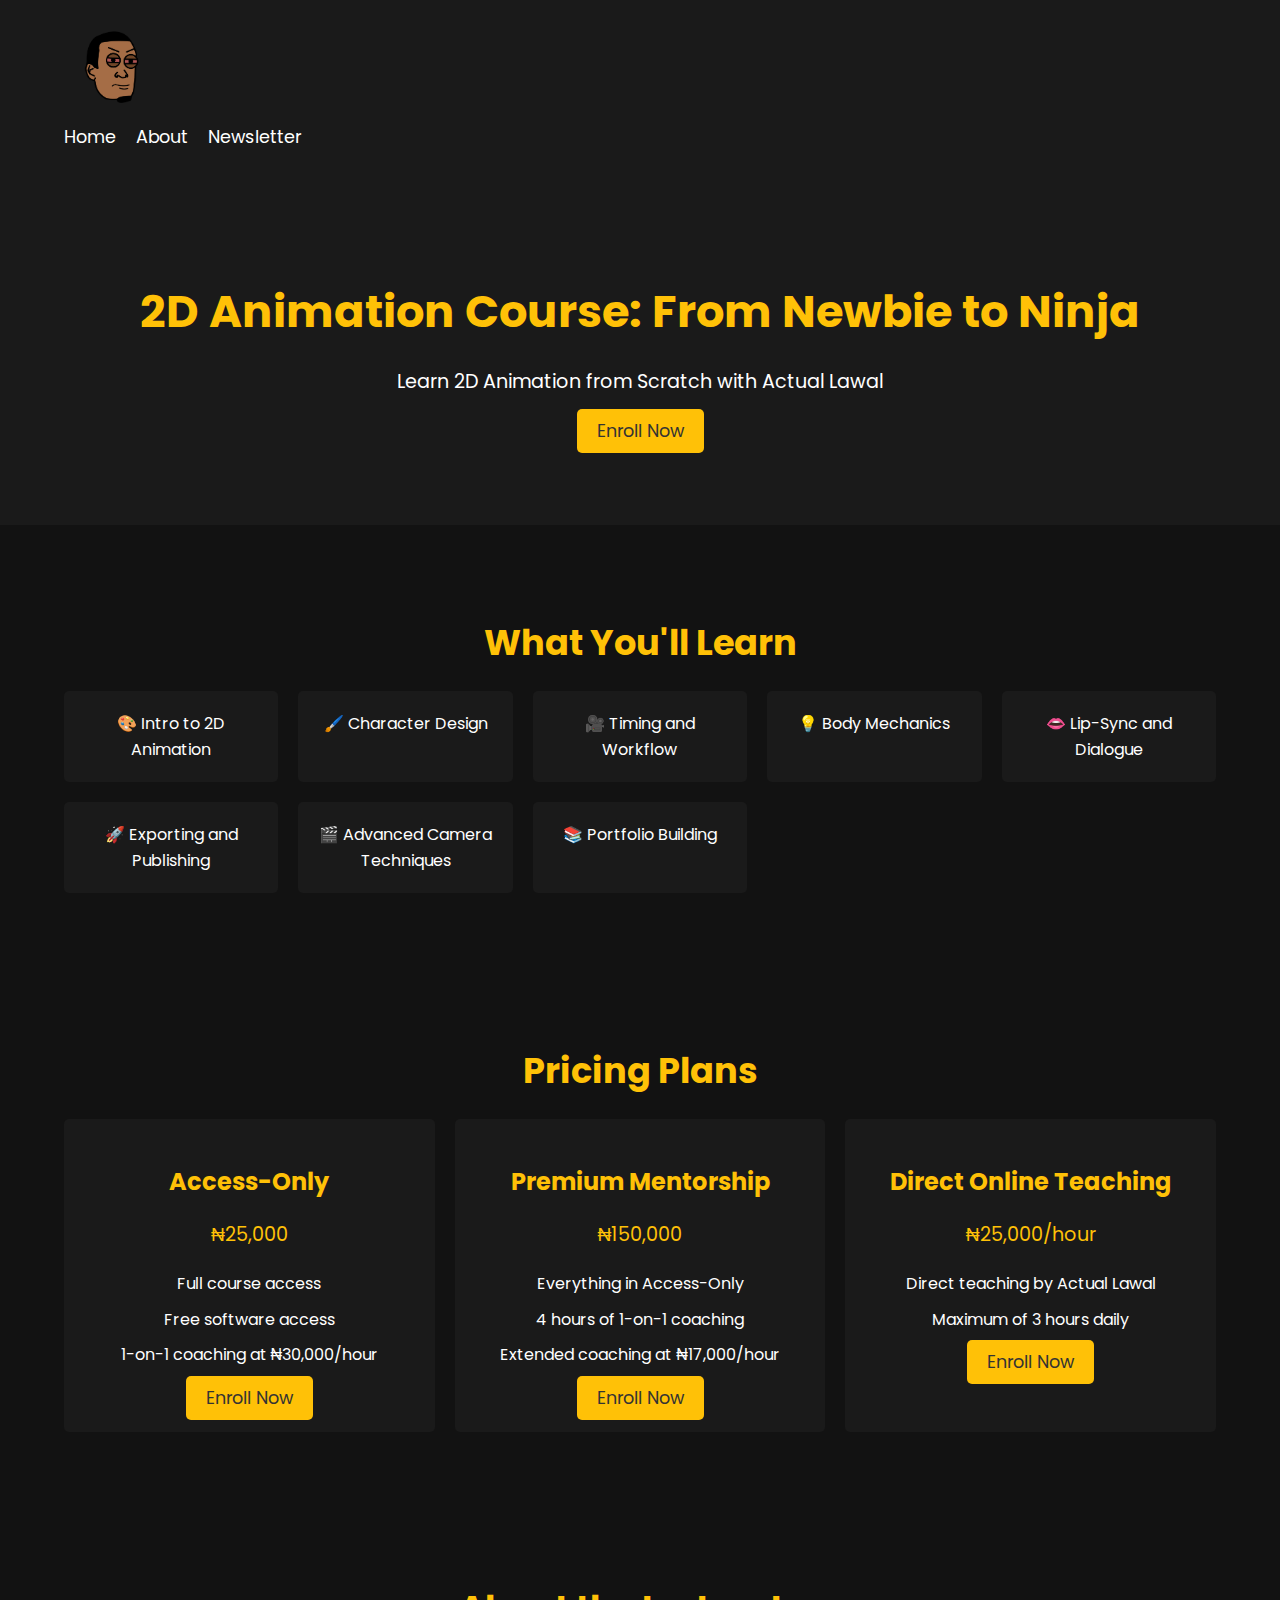
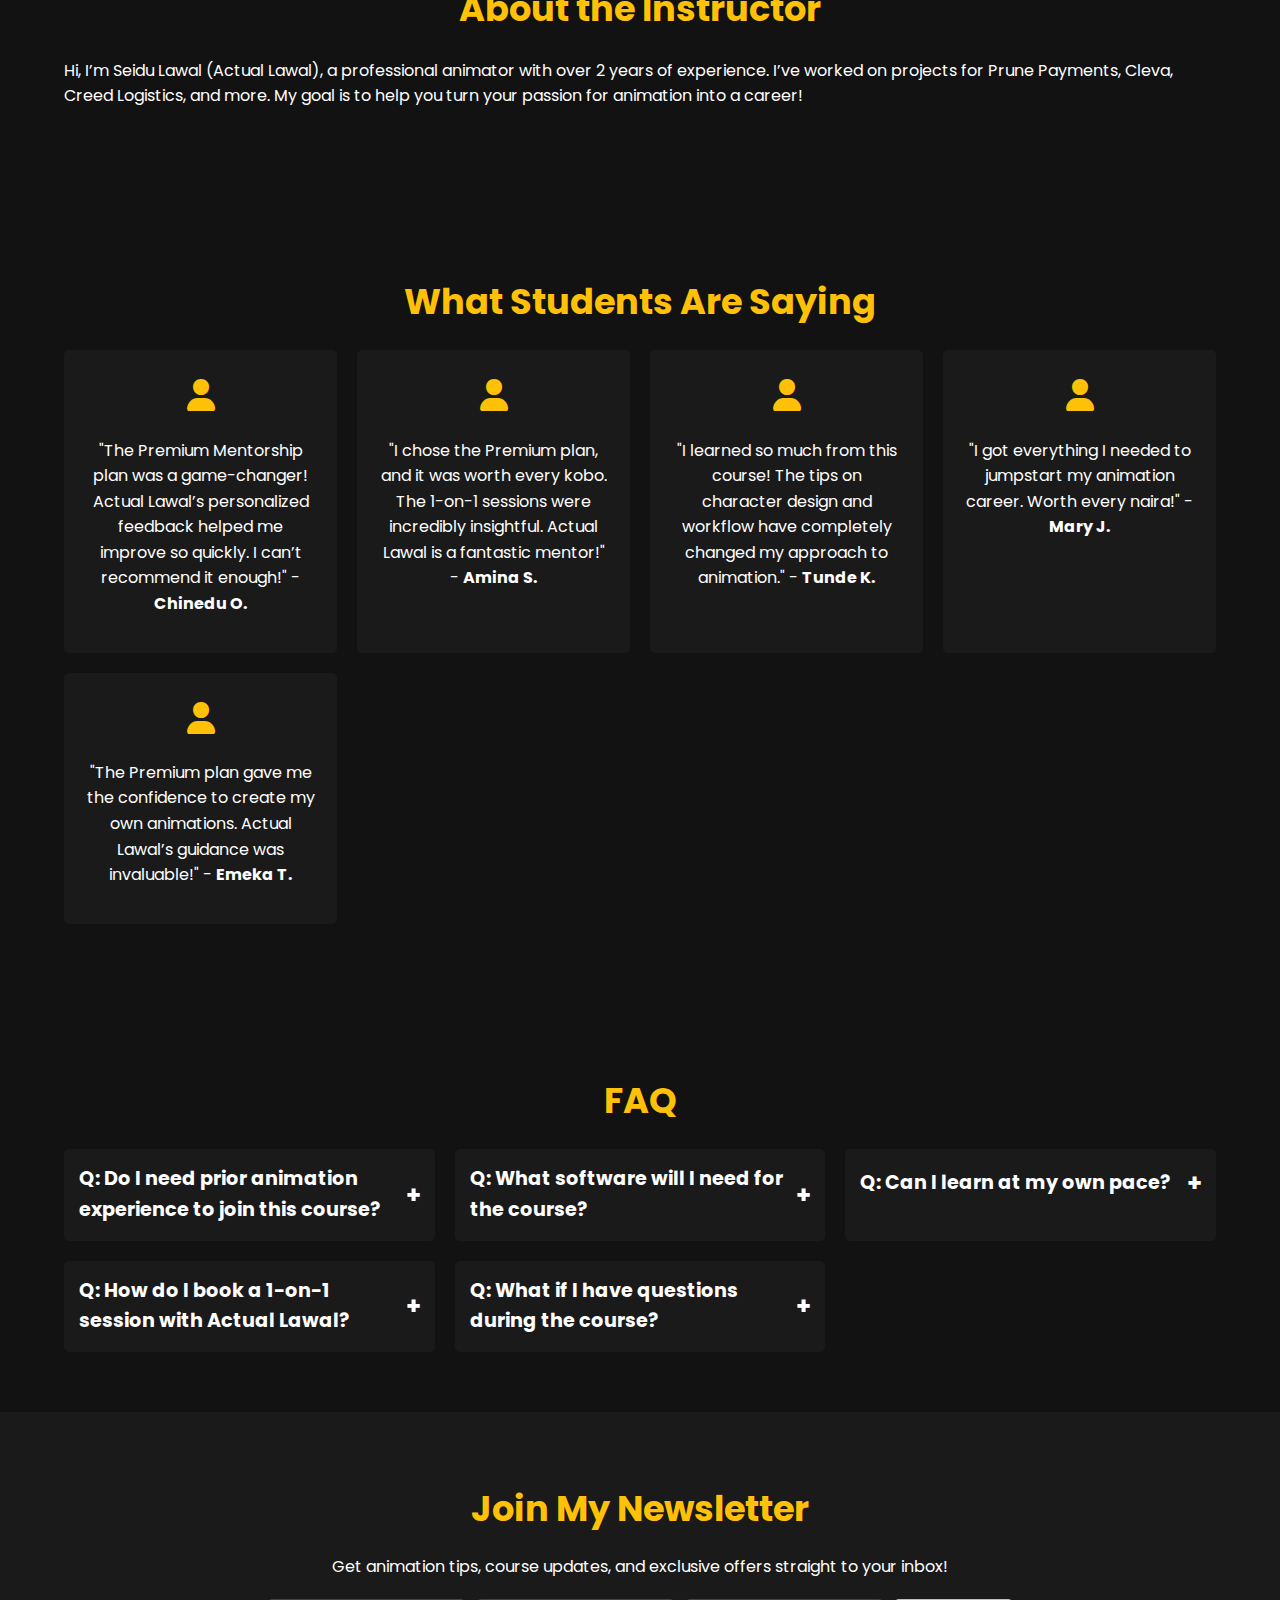
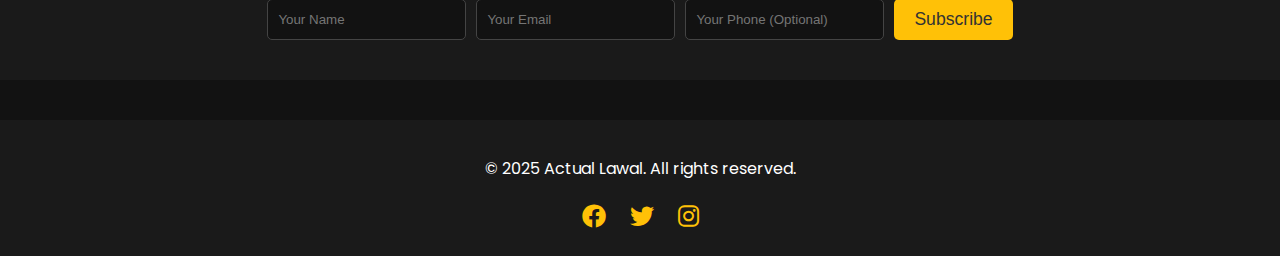
==== index.html @ ac00a69f "Add files via upload" ====
<!DOCTYPE html>
<html lang="en">
<head>
  <meta charset="UTF-8">
  <meta name="viewport" content="width=device-width, initial-scale=1.0">
  <title>2D Animation Course: From Newbie to Ninja</title>
  <link rel="stylesheet" href="styles.css">
  <link rel="icon" href="logo.png" type="image/png">
  <!-- Font Awesome for Icons -->
  <link rel="stylesheet" href="https://cdnjs.cloudflare.com/ajax/libs/font-awesome/6.0.0/css/all.min.css">
  <!-- Google Fonts -->
  <link href="https://fonts.googleapis.com/css2?family=Poppins:wght@400;600;700&display=swap" rel="stylesheet">
  <!-- Brevo Script -->
  <script>
    (function() {
      window.sib = {
        equeue: [],
        client_key: "YOUR_BREVO_CLIENT_KEY" // Replace with your Brevo key
      };
      window.sendinblue = {};
      for (var j = ['track', 'identify', 'trackLink', 'page'], i = 0; i < j.length; i++) {
        (function(k) {
          window.sendinblue[k] = function() {
            var arg = Array.prototype.slice.call(arguments);
            (window.sib[k] || function() {
              var t = {};
              t[k] = arg;
              window.sib.equeue.push(t);
            })(arg[0], arg[1], arg[2]);
          };
        })(j[i]);
      }
      var n = document.createElement("script"),
        i = document.getElementsByTagName("script")[0];
      n.type = "text/javascript", n.id = "sendinblue-js", n.async = !0,
        n.src = "https://sibautomation.com/sa.js?key=" + window.sib.client_key,
        i.parentNode.insertBefore(n, i);
    })();
  </script>
</head>
<body>
  <!-- Navigation Bar -->
  <nav>
    <div class="container">
      <div class="logo">
        <a href="#pricing">
          <img src="logo.png" alt="Actual Lawal Logo">
        </a>
      </div>
      <ul class="nav-links">
        <li><a href="#home">Home</a></li>
        <li><a href="#about-instructor">About</a></li>
        <li><a href="#newsletter">Newsletter</a></li> <!-- Changed from Contact Us to Newsletter -->
      </ul>
      <div class="mobile-menu-btn">
        <i class="fas fa-bars"></i>
      </div>
    </div>
    <!-- Mobile Navigation -->
    <ul class="mobile-nav">
      <li><a href="#home">Home</a></li>
      <li><a href="#about-instructor">About</a></li>
      <li><a href="#newsletter">Newsletter</a></li> <!-- Changed from Contact Us to Newsletter -->
    </ul>
  </nav>

  <!-- Header Section -->
  <header id="home">
    <div class="container">
      <h1>2D Animation Course: From Newbie to Ninja</h1>
      <p>Learn 2D Animation from Scratch with Actual Lawal</p>
      <a href="#pricing" class="cta-button">Enroll Now</a>
    </div>
  </header>

  <!-- Course Details Section -->
  <section id="course-details">
    <div class="container">
      <h2>What You'll Learn</h2>
      <div class="grid">
        <div>🎨 Intro to 2D Animation</div>
        <div>🖌️ Character Design</div>
        <div>🎥 Timing and Workflow</div>
        <div>💡 Body Mechanics</div>
        <div>👄 Lip-Sync and Dialogue</div>
        <div>🚀 Exporting and Publishing</div>
        <div>🎬 Advanced Camera Techniques</div>
        <div>📚 Portfolio Building</div>
      </div>
    </div>
  </section>

  <!-- Pricing Plans Section -->
  <section id="pricing">
    <div class="container">
      <h2>Pricing Plans</h2>
      <div class="plans">
        <div class="plan">
          <h3>Access-Only</h3>
          <p>₦25,000</p>
          <ul>
            <li>Full course access</li>
            <li>Free software access</li>
            <li>1-on-1 coaching at ₦30,000/hour</li>
          </ul>
          <a href="https://flutterwave.com/pay/lh8m3wuq3uqt" class="cta-button">Enroll Now</a>
        </div>
        <div class="plan">
          <h3>Premium Mentorship</h3>
          <p>₦150,000</p>
          <ul>
            <li>Everything in Access-Only</li>
            <li>4 hours of 1-on-1 coaching</li>
            <li>Extended coaching at ₦17,000/hour</li>
          </ul>
          <a href="https://flutterwave.com/pay/qsun1dz56ksb" class="cta-button">Enroll Now</a>
        </div>
        <div class="plan">
          <h3>Direct Online Teaching</h3>
          <p>₦25,000/hour</p>
          <ul>
            <li>Direct teaching by Actual Lawal</li>
            <li>Maximum of 3 hours daily</li>
          </ul>
          <a href="https://flutterwave.com/pay/dmc5gfxcg0yt" class="cta-button">Enroll Now</a>
        </div>
      </div>
    </div>
  </section>

  <!-- About the Instructor Section -->
  <section id="about-instructor">
    <div class="container">
      <h2>About the Instructor</h2>
      <p>Hi, I’m Seidu Lawal (Actual Lawal), a professional animator with over 2 years of experience. I’ve worked on projects for Prune Payments, Cleva, Creed Logistics, and more. My goal is to help you turn your passion for animation into a career!</p>
    </div>
  </section>

  <!-- Testimonials Section -->
  <section id="testimonials">
    <div class="container">
      <h2>What Students Are Saying</h2>
      <div class="testimonial-grid">
        <div class="testimonial">
          <div class="testimonial-icon">
            <i class="fas fa-user"></i>
          </div>
          <p>"The Premium Mentorship plan was a game-changer! Actual Lawal’s personalized feedback helped me improve so quickly. I can’t recommend it enough!" - <strong>Chinedu O.</strong></p>
        </div>
        <div class="testimonial">
          <div class="testimonial-icon">
            <i class="fas fa-user"></i>
          </div>
          <p>"I chose the Premium plan, and it was worth every kobo. The 1-on-1 sessions were incredibly insightful. Actual Lawal is a fantastic mentor!" - <strong>Amina S.</strong></p>
        </div>
        <div class="testimonial">
          <div class="testimonial-icon">
            <i class="fas fa-user"></i>
          </div>
          <p>"I learned so much from this course! The tips on character design and workflow have completely changed my approach to animation." - <strong>Tunde K.</strong></p>
        </div>
        <div class="testimonial">
          <div class="testimonial-icon">
            <i class="fas fa-user"></i>
          </div>
          <p>"I got everything I needed to jumpstart my animation career. Worth every naira!" - <strong>Mary J.</strong></p>
        </div>
        <div class="testimonial">
          <div class="testimonial-icon">
            <i class="fas fa-user"></i>
          </div>
          <p>"The Premium plan gave me the confidence to create my own animations. Actual Lawal’s guidance was invaluable!" - <strong>Emeka T.</strong></p>
        </div>
      </div>
    </div>
  </section>

  <!-- FAQ Section -->
  <section id="faq">
    <div class="container">
      <h2>FAQ</h2>
      <div class="faq-grid">
        <div class="faq-item">
          <div class="faq-question">
            <h3>Q: Do I need prior animation experience to join this course?</h3>
            <span class="toggle-icon">+</span>
          </div>
          <div class="faq-answer">
            <p>A: No, this course is designed for beginners and intermediate learners. We’ll start from the basics and gradually move to advanced topics.</p>
          </div>
        </div>
        <div class="faq-item">
          <div class="faq-question">
            <h3>Q: What software will I need for the course?</h3>
            <span class="toggle-icon">+</span>
          </div>
          <div class="faq-answer">
            <p>A: You’ll get free access to all the paid software required for the course. No additional costs!</p>
          </div>
        </div>
        <div class="faq-item">
          <div class="faq-question">
            <h3>Q: Can I learn at my own pace?</h3>
            <span class="toggle-icon">+</span>
          </div>
          <div class="faq-answer">
            <p>A: Yes, the course is self-paced. You can complete it in as little as a month or take longer if needed.</p>
          </div>
        </div>
        <div class="faq-item">
          <div class="faq-question">
            <h3>Q: How do I book a 1-on-1 session with Actual Lawal?</h3>
            <span class="toggle-icon">+</span>
          </div>
          <div class="faq-answer">
            <p>A: Contact me on WhatsApp to schedule your session after payment.</p>
          </div>
        </div>
        <div class="faq-item">
          <div class="faq-question">
            <h3>Q: What if I have questions during the course?</h3>
            <span class="toggle-icon">+</span>
          </div>
          <div class="faq-answer">
            <p>A: You can reach out to me via the contact form or WhatsApp for support.</p>
          </div>
        </div>
      </div>
    </div>
  </section>

  <!-- Newsletter Section -->
  <section id="newsletter">
    <div class="container">
      <h2>Join My Newsletter</h2>
      <p>Get animation tips, course updates, and exclusive offers straight to your inbox!</p>
      <form class="brevo-form">
        <input type="text" name="name" placeholder="Your Name" required>
        <input type="email" name="email" placeholder="Your Email" required>
        <input type="tel" name="phone" placeholder="Your Phone (Optional)">
        <button type="submit" class="cta-button">Subscribe</button>
      </form>
    </div>
  </section>

  <!-- Footer Section -->
  <footer>
    <div class="container">
      <p>&copy; 2025 Actual Lawal. All rights reserved.</p>
      <div class="social-links">
        <a href="https://facebook.com/actuallawal" target="_blank"><i class="fab fa-facebook"></i></a>
        <a href="https://twitter.com/actuallawal" target="_blank"><i class="fab fa-twitter"></i></a>
        <a href="https://instagram.com/actuallawal" target="_blank"><i class="fab fa-instagram"></i></a>
      </div>
    </div>
  </footer>

  <!-- Scroll to Top Button -->
  <div class="scroll-to-top">
    <i class="fas fa-arrow-up"></i>
  </div>

  <!-- JavaScript -->
  <script src="script.js"></script>
</body>
</html>
---- styles.css ----
/* General Styles */
body {
  font-family: 'Poppins', sans-serif;
  margin: 0;
  padding: 0;
  line-height: 1.6;
  color: #fff; /* White text for dark theme */
  background-color: #121212; /* Dark background */
}

.container {
  width: 90%;
  margin: 0 auto;
  max-width: 1200px;
}

/* Navigation Bar Styles */
nav {
  background: #1a1a1a; /* Soft black */
  padding: 15px 0;
  position: sticky;
  top: 0;
  z-index: 1000;
}

nav .logo img {
  width: 100px;
  height: auto;
}

nav .nav-links {
  list-style: none;
  margin: 0;
  padding: 0;
  display: flex;
  gap: 20px;
}

nav .nav-links a {
  color: #fff;
  text-decoration: none;
  font-size: 1.1rem;
  transition: color 0.3s ease;
}

nav .nav-links a:hover {
  color: #ffc107; /* Golden yellow */
}

/* Mobile Navigation */
.mobile-menu-btn {
  display: none;
  color: #fff;
  font-size: 1.5rem;
  cursor: pointer;
}

.mobile-nav {
  display: none;
  background: #1a1a1a;
  padding: 10px 0;
  position: absolute;
  width: 100%;
  top: 60px;
  left: 0;
  z-index: 999;
}

.mobile-nav.active {
  display: block;
}

.mobile-nav a {
  color: #fff;
  text-decoration: none;
  display: block;
  padding: 10px 20px;
  text-align: center;
}

/* Header Styles */
header {
  background: #1a1a1a; /* Soft black */
  color: #fff;
  padding: 80px 0;
  text-align: center;
}

header h1 {
  font-size: 2.8rem;
  margin-bottom: 10px;
  color: #ffc107; /* Golden yellow */
}

header p {
  font-size: 1.2rem;
  margin-bottom: 20px;
}

.cta-button {
  background: #ffc107;
  color: #333;
  padding: 10px 20px;
  text-decoration: none;
  border-radius: 5px;
  font-size: 1.1rem;
  transition: background 0.3s ease;
}

.cta-button:hover {
  background: #e0a800;
}

/* Section Styles */
section {
  padding: 60px 0;
}

h2 {
  text-align: center;
  margin-bottom: 20px;
  font-size: 2.2rem;
  color: #ffc107; /* Golden yellow */
}

.grid {
  display: grid;
  grid-template-columns: repeat(auto-fit, minmax(200px, 1fr));
  gap: 20px;
}

.grid div {
  background: #1a1a1a; /* Soft black */
  padding: 20px;
  border-radius: 5px;
  text-align: center;
  transition: transform 0.3s ease;
  color: #fff; /* White text */
}

.grid div:hover {
  transform: scale(1.05);
}

.plans {
  display: flex;
  flex-wrap: wrap;
  justify-content: center;
  gap: 20px;
}

.plan {
  background: #1a1a1a; /* Soft black */
  padding: 20px;
  border-radius: 5px;
  text-align: center;
  flex: 1 1 300px;
  transition: transform 0.3s ease;
  color: #fff; /* White text */
}

.plan:hover {
  transform: scale(1.05);
}

.plan h3 {
  font-size: 1.5rem;
  margin-bottom: 10px;
  color: #ffc107; /* Golden yellow */
}

.plan p {
  font-size: 1.2rem;
  color: #ffc107; /* Golden yellow */
  margin-bottom: 20px;
}

.plan ul {
  list-style: none;
  padding: 0;
}

.plan ul li {
  margin: 10px 0;
}

/* Testimonials Section */
.testimonial-grid {
  display: grid;
  grid-template-columns: repeat(auto-fit, minmax(250px, 1fr));
  gap: 20px;
}

.testimonial {
  background: #1a1a1a; /* Soft black */
  padding: 20px;
  border-radius: 5px;
  text-align: center;
  transition: transform 0.3s ease;
  color: #fff; /* White text */
}

.testimonial:hover {
  transform: scale(1.05);
}

.testimonial-icon {
  font-size: 2rem;
  margin-bottom: 10px;
  color: #ffc107; /* Golden yellow */
}

/* FAQ Section */
.faq-grid {
  display: grid;
  grid-template-columns: repeat(auto-fit, minmax(300px, 1fr));
  gap: 20px;
}

.faq-item {
  background: #1a1a1a; /* Soft black */
  padding: 15px;
  border-radius: 5px;
  color: #fff; /* White text */
}

.faq-question {
  display: flex;
  justify-content: space-between;
  align-items: center;
  cursor: pointer;
}

.faq-question h3 {
  margin: 0;
  font-size: 1.2rem;
}

.toggle-icon {
  font-size: 1.5rem;
  font-weight: bold;
}

.faq-answer {
  display: none;
  margin-top: 10px;
}

.faq-answer p {
  margin: 0;
}

.faq-item.active .faq-answer {
  display: block;
}

/* Contact Form Section */
#contact-form {
  display: flex;
  flex-direction: column;
  gap: 15px;
}

#contact-form input,
#contact-form textarea {
  padding: 10px;
  border: 1px solid #444;
  border-radius: 5px;
  font-size: 1rem;
  background: #1a1a1a; /* Soft black */
  color: #fff; /* White text */
}

#contact-form textarea {
  resize: vertical;
  min-height: 100px;
}

#contact-form button {
  background: #ffc107;
  color: #333;
  padding: 10px 20px;
  border: none;
  border-radius: 5px;
  font-size: 1.1rem;
  cursor: pointer;
  transition: background 0.3s ease;
}

#contact-form button:hover {
  background: #e0a800;
}

/* Footer Section */
footer {
  background: #1a1a1a; /* Soft black */
  color: #fff;
  text-align: center;
  padding: 20px 0;
  margin-top: 40px;
}

.social-links a {
  color: #ffc107;
  margin: 0 10px;
  font-size: 1.5rem;
  text-decoration: none;
  transition: color 0.3s ease;
}

.social-links a:hover {
  color: #e0a800;
}

/* Scroll to Top Button */
.scroll-to-top {
  display: none;
  position: fixed;
  bottom: 20px;
  right: 20px;
  background: #ffc107;
  color: #333;
  padding: 10px;
  border-radius: 50%;
  cursor: pointer;
  transition: background 0.3s ease;
}

.scroll-to-top:hover {
  background: #e0a800;
}

/* Newsletter Section */
#newsletter {
  background: #1a1a1a;
  padding: 40px 0;
}

#newsletter .container {
  text-align: center;
}

#newsletter h2 {
  color: #ffc107;
  margin-bottom: 10px;
}

#newsletter p {
  margin-bottom: 20px;
}

.brevo-form {
  display: flex;
  justify-content: center;
  gap: 10px;
  max-width: 500px;
  margin: 0 auto;
}

.brevo-form input {
  padding: 10px;
  border: 1px solid #444;
  border-radius: 5px;
  background: #121212;
  color: #fff;
  flex: 1;
}

.brevo-form button {
  padding: 10px 20px;
  border: none;
  border-radius: 5px;
}

/* Responsive Styles */
@media (max-width: 768px) {
  .brevo-form {
    flex-direction: column;
    padding: 0 20px;
  }

  .brevo-form input,
  .brevo-form button {
    width: 100%;
  }
}

/* Responsive Styles */
@media (max-width: 768px) {
  nav .nav-links {
    display: none;
  }

  .mobile-menu-btn {
    display: block;
  }

  header h1 {
    font-size: 2rem;
  }

  header p {
    font-size: 1rem;
  }

  .plans {
    flex-direction: column;
  }

  .plan {
    flex: 1 1 auto;
  }
}
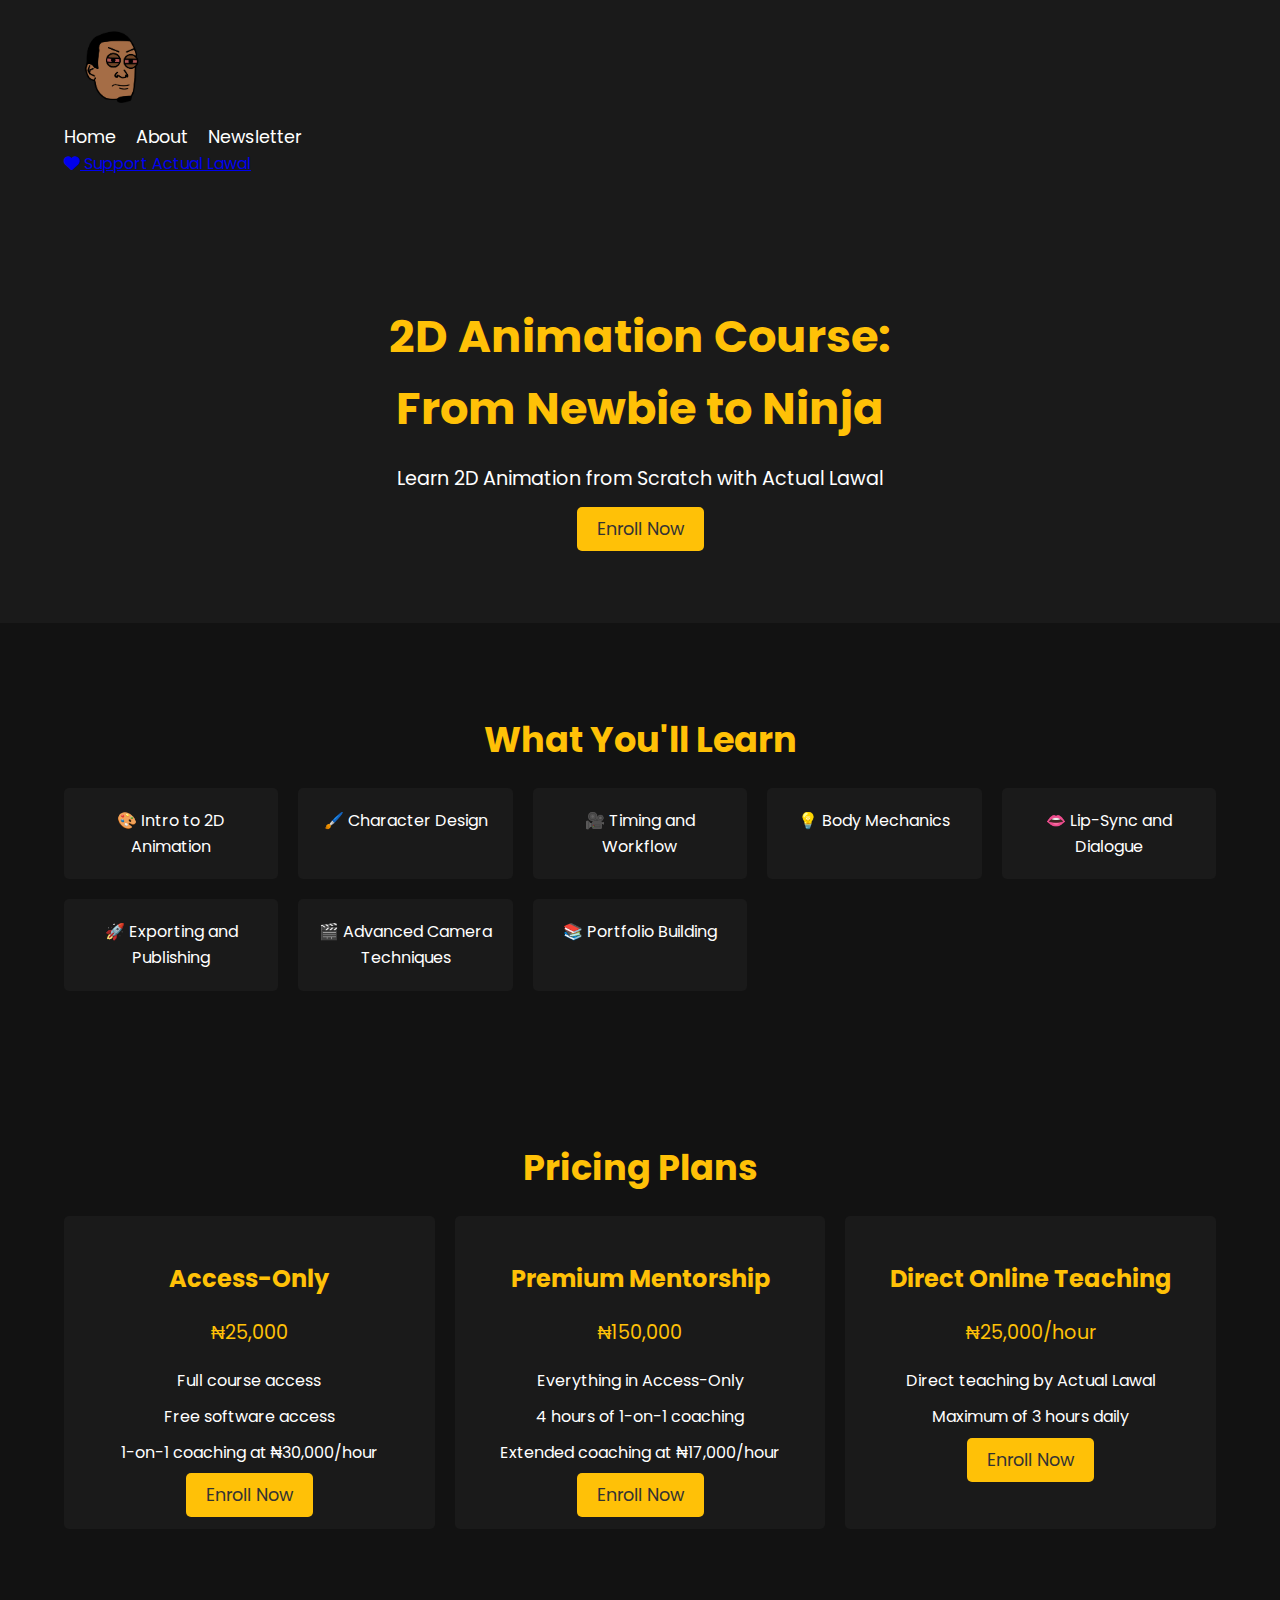
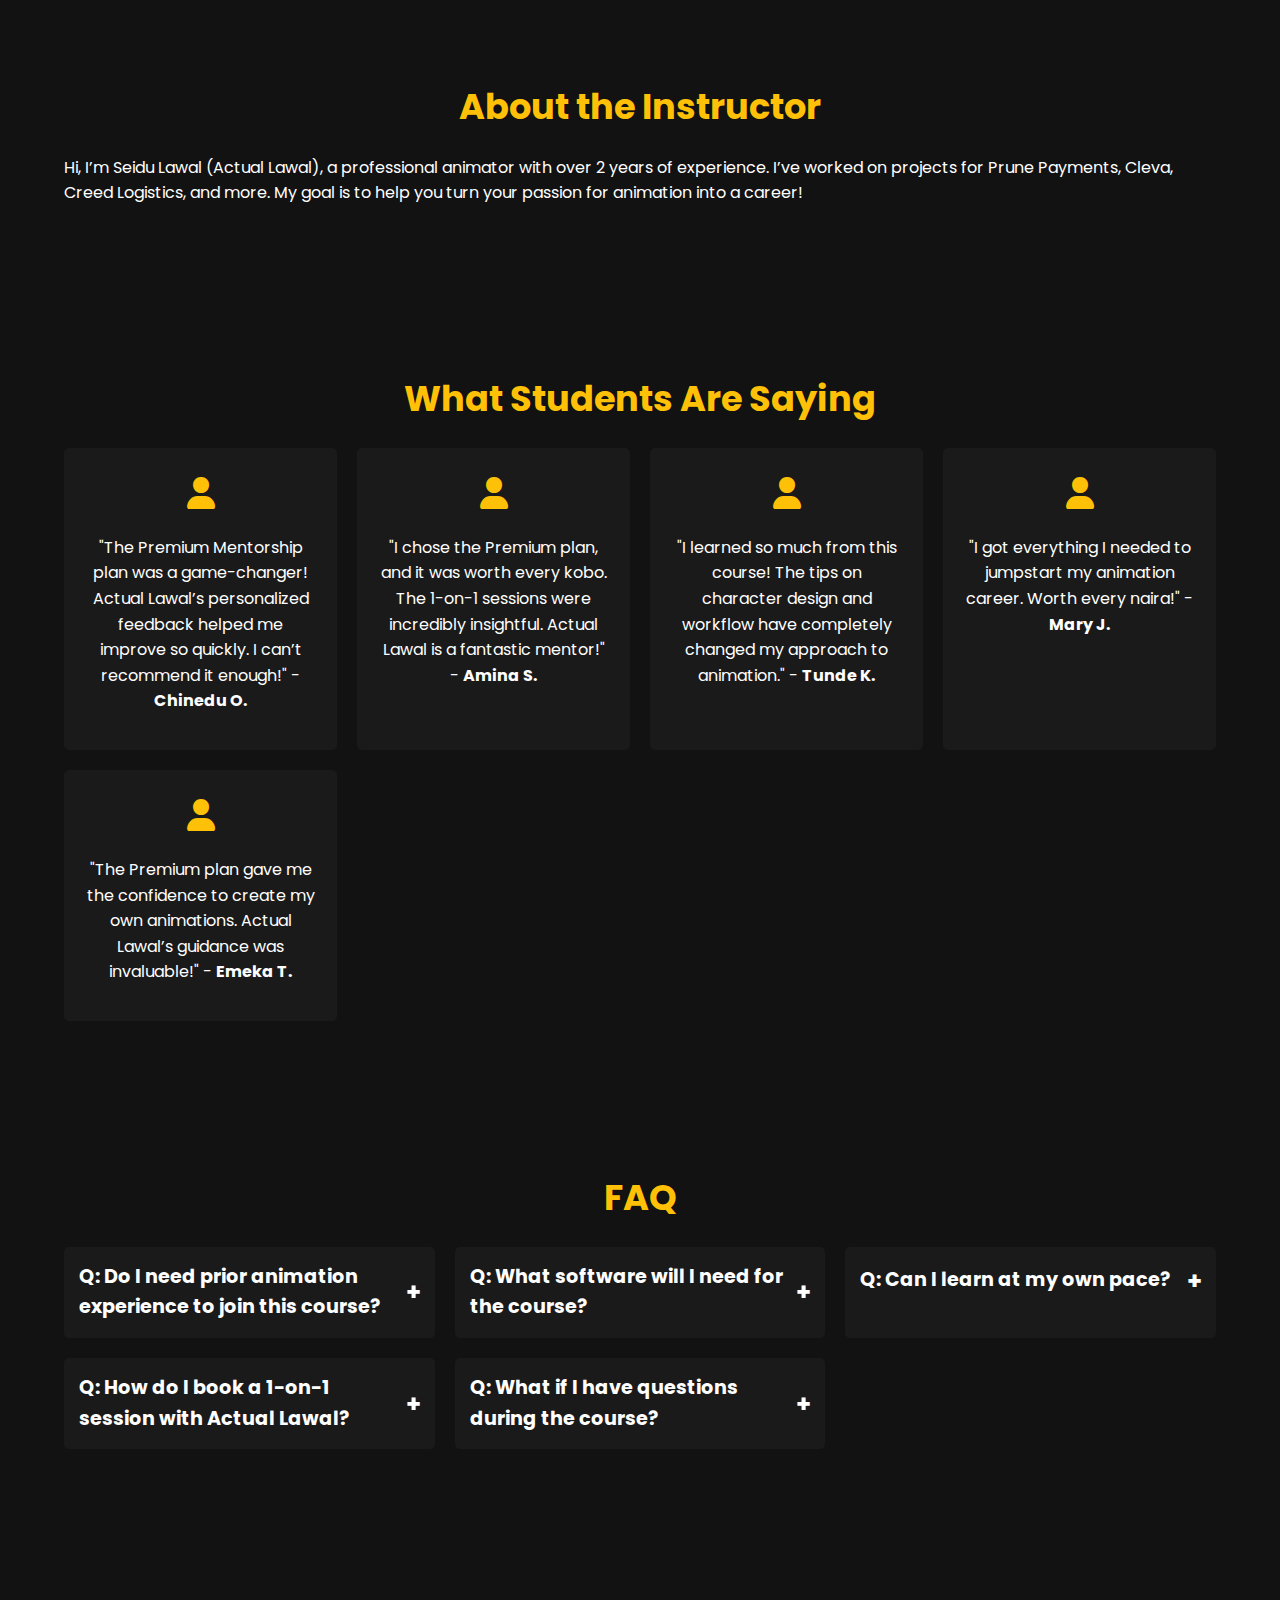
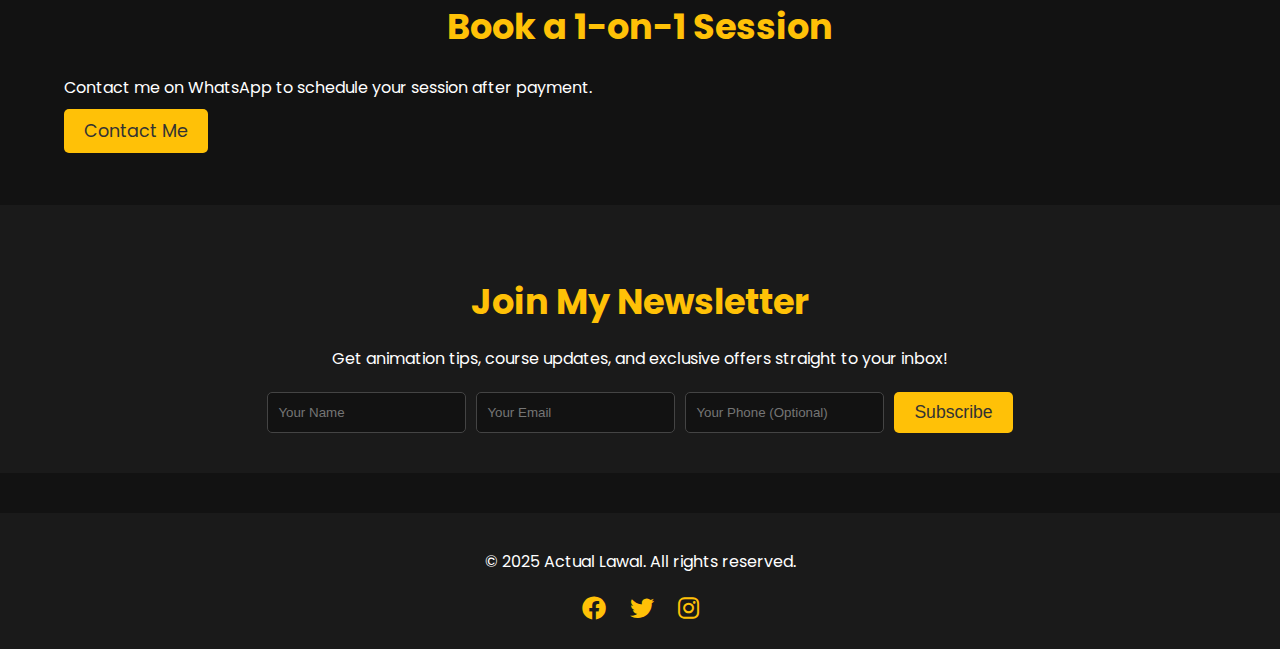
==== commit b1610f51: "Update index.html" ====
--- a/index.html
+++ b/index.html
@@ -43,15 +43,18 @@
   <nav>
     <div class="container">
       <div class="logo">
-        <a href="#pricing">
+        <a href="#home">
           <img src="logo.png" alt="Actual Lawal Logo">
         </a>
       </div>
       <ul class="nav-links">
         <li><a href="#home">Home</a></li>
         <li><a href="#about-instructor">About</a></li>
-        <li><a href="#newsletter">Newsletter</a></li> <!-- Changed from Contact Us to Newsletter -->
+        <li><a href="#newsletter">Newsletter</a></li>
       </ul>
+      <a href="https://flutterwave.com/pay/iqhcmsshqasz" class="support-button">
+        <i class="fas fa-heart"></i> Support Actual Lawal
+      </a>
       <div class="mobile-menu-btn">
         <i class="fas fa-bars"></i>
       </div>
@@ -60,14 +63,17 @@
     <ul class="mobile-nav">
       <li><a href="#home">Home</a></li>
       <li><a href="#about-instructor">About</a></li>
-      <li><a href="#newsletter">Newsletter</a></li> <!-- Changed from Contact Us to Newsletter -->
+      <li><a href="#newsletter">Newsletter</a></li>
+      <li><a href="https://flutterwave.com/pay/iqhcmsshqasz" class="support-button">
+        <i class="fas fa-heart"></i> Support Actual Lawal
+      </a></li>
     </ul>
   </nav>
 
   <!-- Header Section -->
   <header id="home">
     <div class="container">
-      <h1>2D Animation Course: From Newbie to Ninja</h1>
+      <h1>2D Animation Course:<br>From Newbie to Ninja</h1>
       <p>Learn 2D Animation from Scratch with Actual Lawal</p>
       <a href="#pricing" class="cta-button">Enroll Now</a>
     </div>
@@ -229,6 +235,15 @@
     </div>
   </section>
 
+  <!-- Booking Section -->
+  <section id="booking">
+    <div class="container">
+      <h2>Book a 1-on-1 Session</h2>
+      <p>Contact me on WhatsApp to schedule your session after payment.</p>
+      <a href="https://wa.me/2348139354831" class="cta-button">Contact Me</a>
+    </div>
+  </section>
+
   <!-- Newsletter Section -->
   <section id="newsletter">
     <div class="container">
@@ -263,4 +278,4 @@
   <!-- JavaScript -->
   <script src="script.js"></script>
 </body>
-</html>+</html>
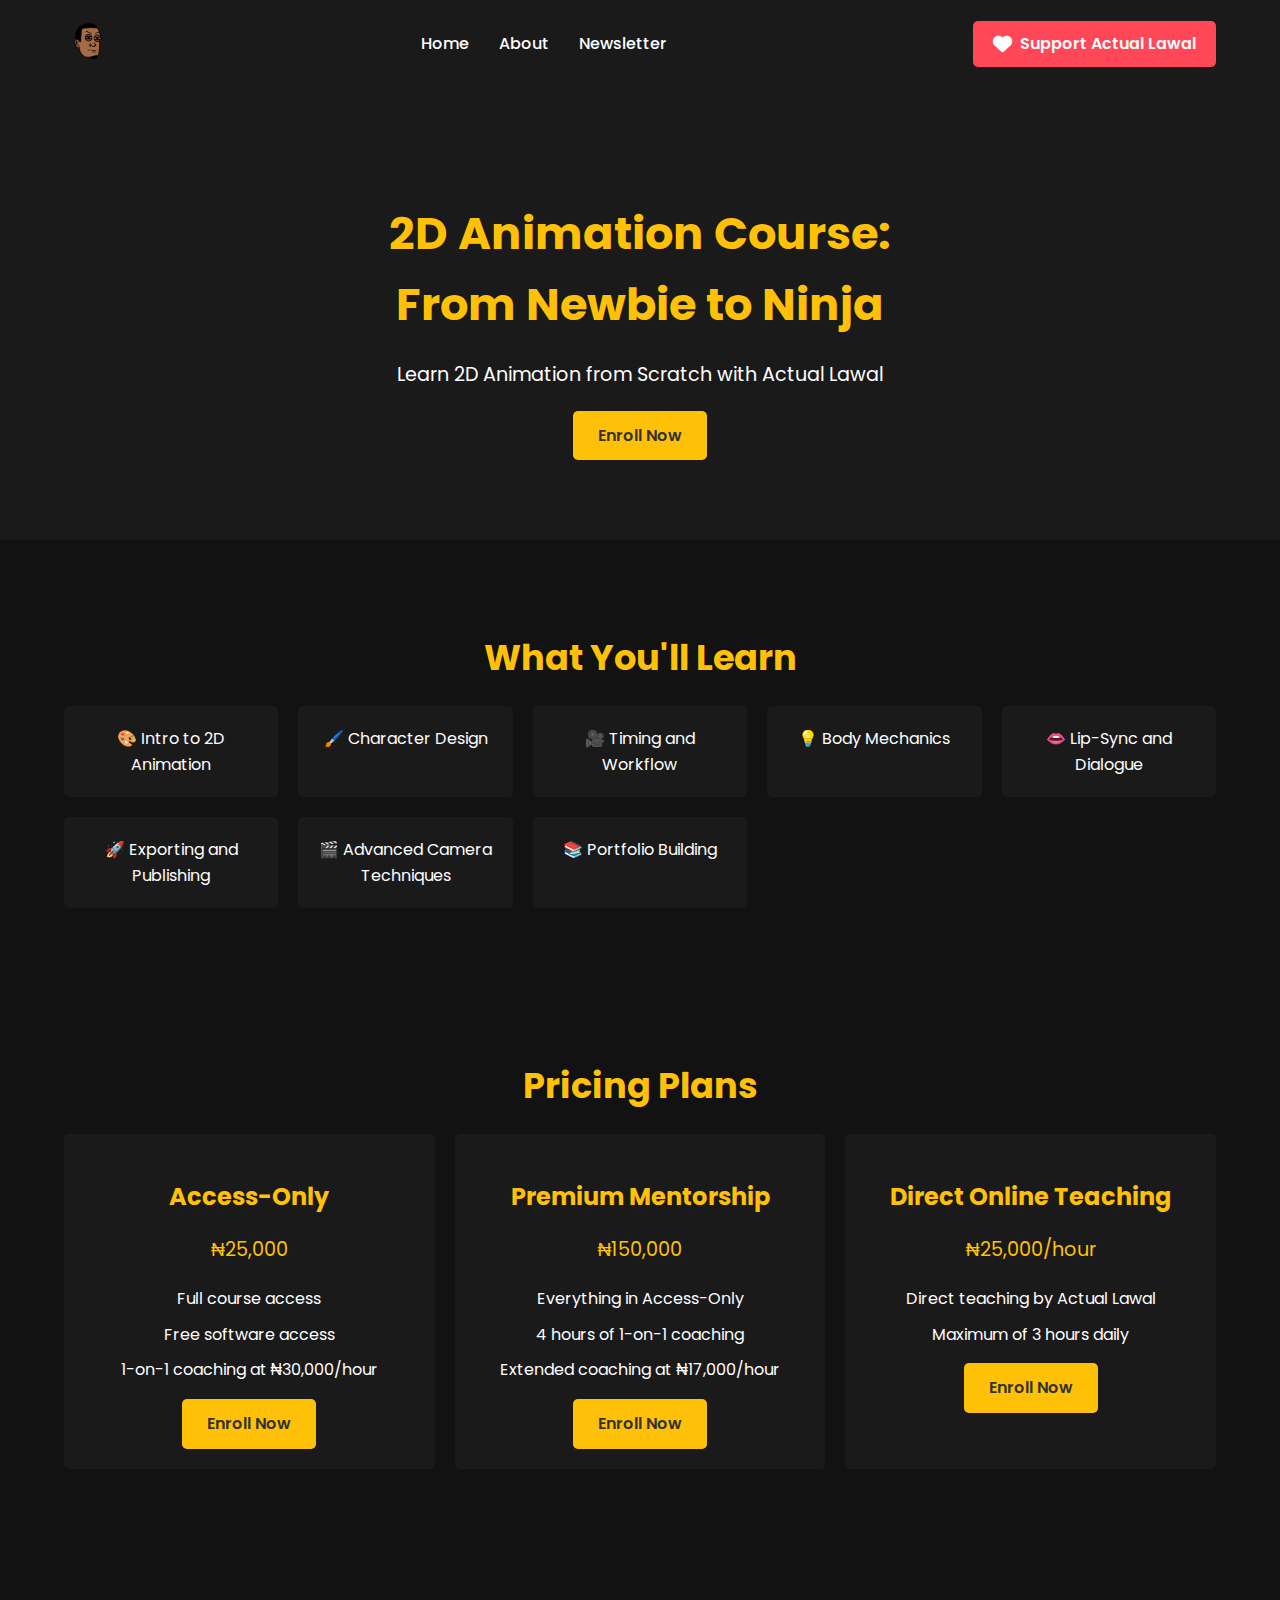
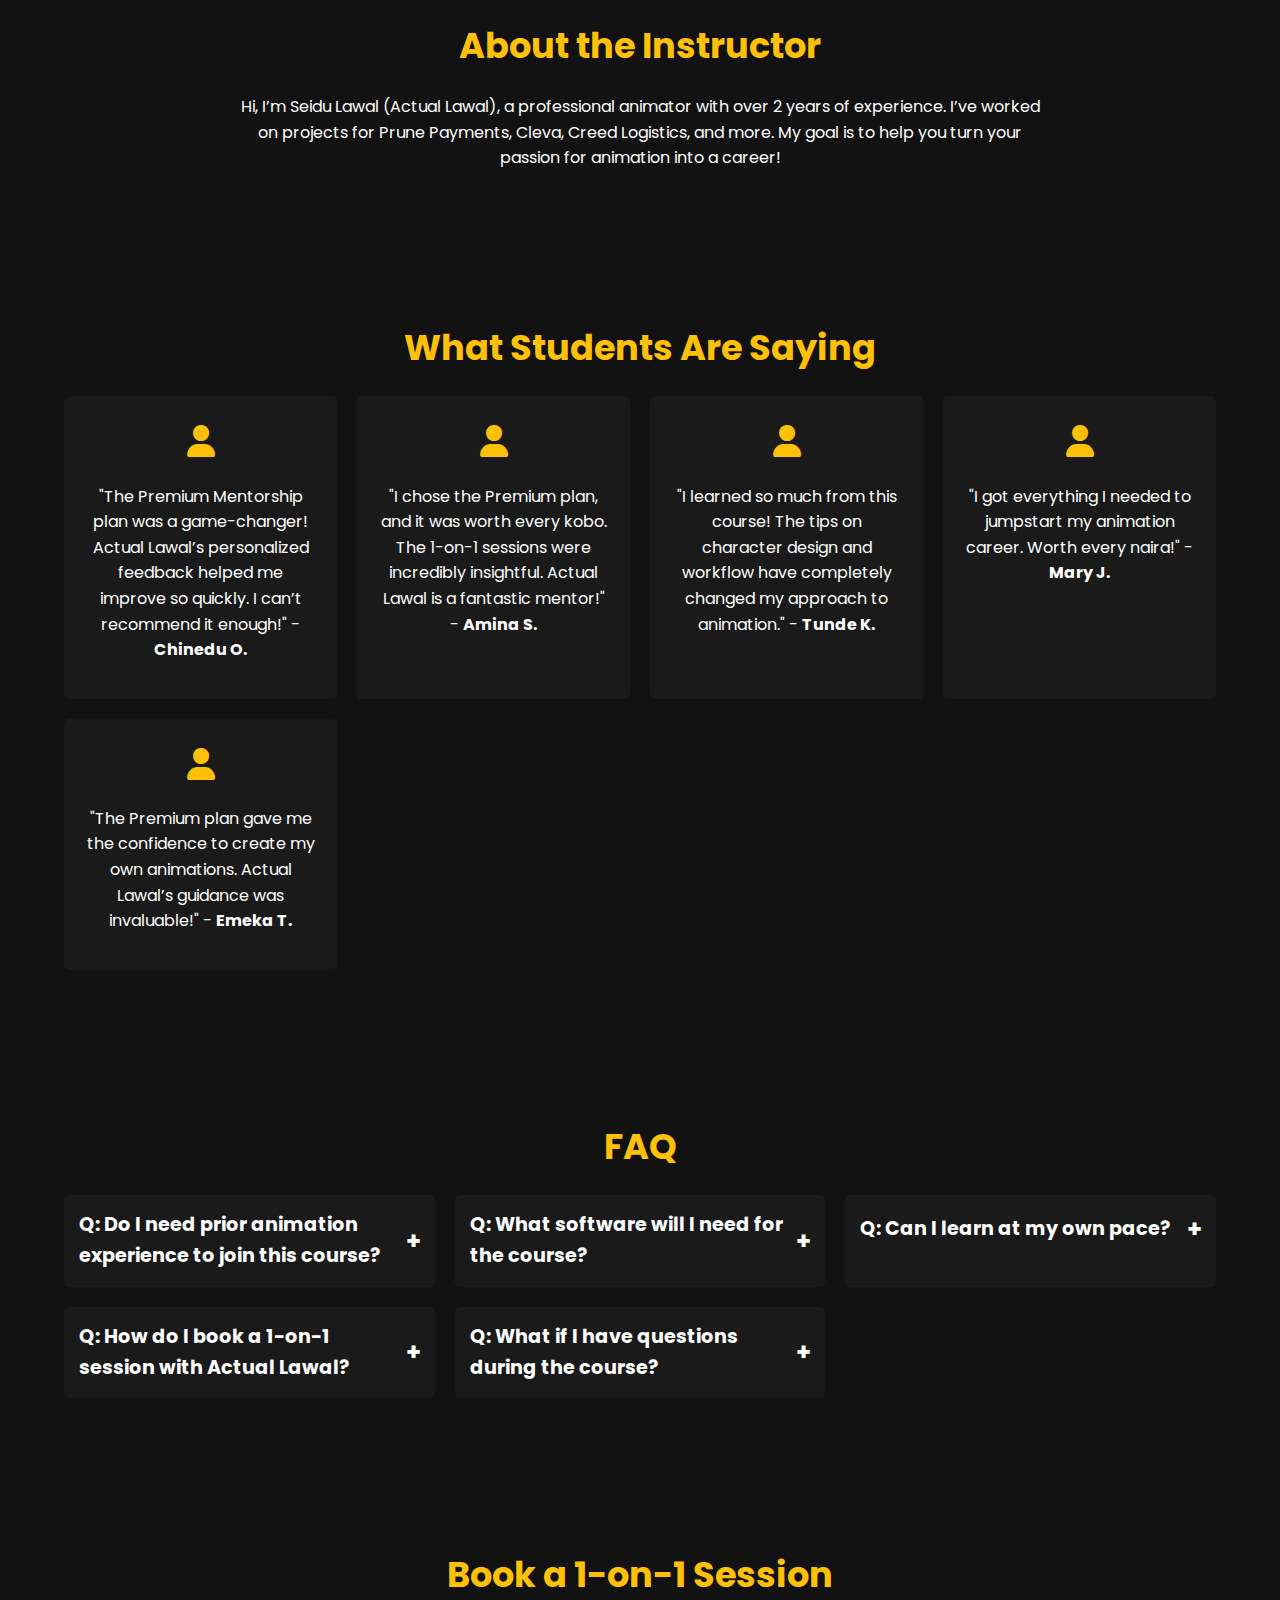
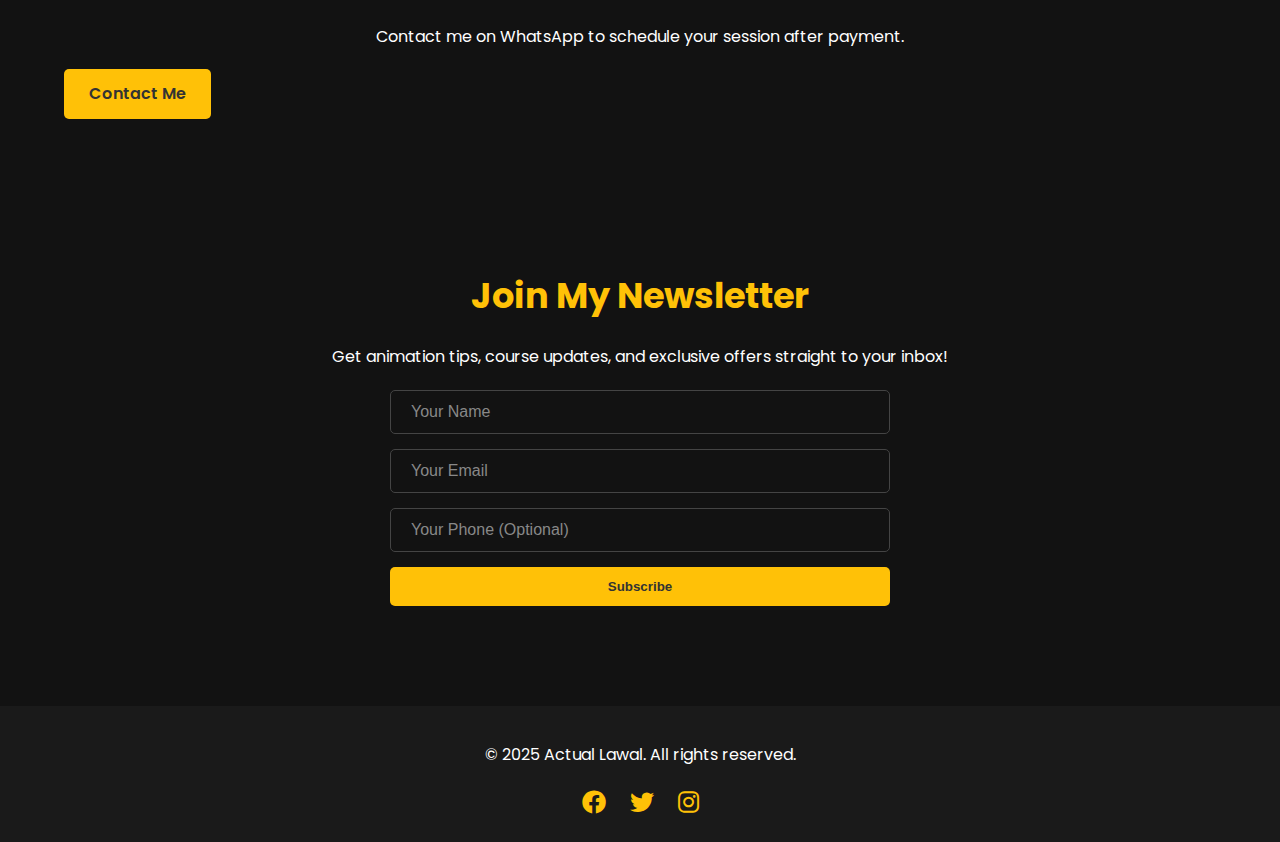
==== commit c99b1d87: "Update index.html" ====
--- a/index.html
+++ b/index.html
@@ -15,7 +15,7 @@
     (function() {
       window.sib = {
         equeue: [],
-        client_key: "YOUR_BREVO_CLIENT_KEY" // Replace with your Brevo key
+        client_key: "kw0y035cy1u76wabnnslx7oo" // Replace with your Brevo key
       };
       window.sendinblue = {};
       for (var j = ['track', 'identify', 'trackLink', 'page'], i = 0; i < j.length; i++) {
--- a/styles.css
+++ b/styles.css
@@ -4,8 +4,8 @@
   margin: 0;
   padding: 0;
   line-height: 1.6;
-  color: #fff; /* White text for dark theme */
-  background-color: #121212; /* Dark background */
+  color: #fff;
+  background-color: #121212;
 }
 
 .container {
@@ -14,37 +14,65 @@
   max-width: 1200px;
 }
 
-/* Navigation Bar Styles */
+/* Navigation Bar */
 nav {
-  background: #1a1a1a; /* Soft black */
+  background: #1a1a1a;
   padding: 15px 0;
   position: sticky;
   top: 0;
   z-index: 1000;
 }
 
+nav .container {
+  display: flex;
+  justify-content: space-between;
+  align-items: center;
+}
+
 nav .logo img {
-  width: 100px;
-  height: auto;
-}
-
-nav .nav-links {
+  height: 50px;
+  width: auto;
+}
+
+.nav-links {
+  display: flex;
+  gap: 30px;
   list-style: none;
   margin: 0;
   padding: 0;
-  display: flex;
-  gap: 20px;
-}
-
-nav .nav-links a {
+}
+
+.nav-links a {
   color: #fff;
   text-decoration: none;
-  font-size: 1.1rem;
+  font-weight: 500;
   transition: color 0.3s ease;
 }
 
-nav .nav-links a:hover {
-  color: #ffc107; /* Golden yellow */
+.nav-links a:hover {
+  color: #ffc107;
+}
+
+/* Support Button */
+.support-button {
+  background: #ff4757; /* Red color for attention */
+  color: #fff;
+  padding: 10px 20px;
+  border-radius: 5px;
+  text-decoration: none;
+  display: flex;
+  align-items: center;
+  gap: 8px;
+  font-weight: 600;
+  transition: background 0.3s ease;
+}
+
+.support-button:hover {
+  background: #ff6b81; /* Lighter red on hover */
+}
+
+.support-button i {
+  font-size: 1.2rem;
 }
 
 /* Mobile Navigation */
@@ -78,9 +106,9 @@
   text-align: center;
 }
 
-/* Header Styles */
+/* Header Section */
 header {
-  background: #1a1a1a; /* Soft black */
+  background: #1a1a1a;
   color: #fff;
   padding: 80px 0;
   text-align: center;
@@ -89,7 +117,7 @@
 header h1 {
   font-size: 2.8rem;
   margin-bottom: 10px;
-  color: #ffc107; /* Golden yellow */
+  color: #ffc107;
 }
 
 header p {
@@ -100,27 +128,29 @@
 .cta-button {
   background: #ffc107;
   color: #333;
-  padding: 10px 20px;
+  padding: 12px 25px;
+  border-radius: 5px;
+  font-weight: 600;
   text-decoration: none;
-  border-radius: 5px;
-  font-size: 1.1rem;
-  transition: background 0.3s ease;
+  display: inline-block;
+  transition: all 0.3s ease;
 }
 
 .cta-button:hover {
   background: #e0a800;
-}
-
-/* Section Styles */
-section {
-  padding: 60px 0;
-}
-
-h2 {
-  text-align: center;
-  margin-bottom: 20px;
-  font-size: 2.2rem;
-  color: #ffc107; /* Golden yellow */
+  transform: translateY(-2px);
+}
+
+/* Course Details Section */
+#course-details {
+  padding: 60px 0;
+}
+
+#course-details h2 {
+  text-align: center;
+  margin-bottom: 20px;
+  font-size: 2.2rem;
+  color: #ffc107;
 }
 
 .grid {
@@ -130,16 +160,28 @@
 }
 
 .grid div {
-  background: #1a1a1a; /* Soft black */
+  background: #1a1a1a;
   padding: 20px;
   border-radius: 5px;
   text-align: center;
   transition: transform 0.3s ease;
-  color: #fff; /* White text */
+  color: #fff;
 }
 
 .grid div:hover {
   transform: scale(1.05);
+}
+
+/* Pricing Plans Section */
+#pricing {
+  padding: 60px 0;
+}
+
+#pricing h2 {
+  text-align: center;
+  margin-bottom: 20px;
+  font-size: 2.2rem;
+  color: #ffc107;
 }
 
 .plans {
@@ -150,13 +192,13 @@
 }
 
 .plan {
-  background: #1a1a1a; /* Soft black */
+  background: #1a1a1a;
   padding: 20px;
   border-radius: 5px;
   text-align: center;
   flex: 1 1 300px;
   transition: transform 0.3s ease;
-  color: #fff; /* White text */
+  color: #fff;
 }
 
 .plan:hover {
@@ -166,12 +208,12 @@
 .plan h3 {
   font-size: 1.5rem;
   margin-bottom: 10px;
-  color: #ffc107; /* Golden yellow */
+  color: #ffc107;
 }
 
 .plan p {
   font-size: 1.2rem;
-  color: #ffc107; /* Golden yellow */
+  color: #ffc107;
   margin-bottom: 20px;
 }
 
@@ -184,7 +226,36 @@
   margin: 10px 0;
 }
 
+/* About the Instructor Section */
+#about-instructor {
+  padding: 60px 0;
+}
+
+#about-instructor h2 {
+  text-align: center;
+  margin-bottom: 20px;
+  font-size: 2.2rem;
+  color: #ffc107;
+}
+
+#about-instructor p {
+  text-align: center;
+  max-width: 800px;
+  margin: 0 auto;
+}
+
 /* Testimonials Section */
+#testimonials {
+  padding: 60px 0;
+}
+
+#testimonials h2 {
+  text-align: center;
+  margin-bottom: 20px;
+  font-size: 2.2rem;
+  color: #ffc107;
+}
+
 .testimonial-grid {
   display: grid;
   grid-template-columns: repeat(auto-fit, minmax(250px, 1fr));
@@ -192,12 +263,12 @@
 }
 
 .testimonial {
-  background: #1a1a1a; /* Soft black */
+  background: #1a1a1a;
   padding: 20px;
   border-radius: 5px;
   text-align: center;
   transition: transform 0.3s ease;
-  color: #fff; /* White text */
+  color: #fff;
 }
 
 .testimonial:hover {
@@ -207,10 +278,21 @@
 .testimonial-icon {
   font-size: 2rem;
   margin-bottom: 10px;
-  color: #ffc107; /* Golden yellow */
+  color: #ffc107;
 }
 
 /* FAQ Section */
+#faq {
+  padding: 60px 0;
+}
+
+#faq h2 {
+  text-align: center;
+  margin-bottom: 20px;
+  font-size: 2.2rem;
+  color: #ffc107;
+}
+
 .faq-grid {
   display: grid;
   grid-template-columns: repeat(auto-fit, minmax(300px, 1fr));
@@ -218,10 +300,10 @@
 }
 
 .faq-item {
-  background: #1a1a1a; /* Soft black */
+  background: #1a1a1a;
   padding: 15px;
   border-radius: 5px;
-  color: #fff; /* White text */
+  color: #fff;
 }
 
 .faq-question {
@@ -254,46 +336,80 @@
   display: block;
 }
 
-/* Contact Form Section */
-#contact-form {
+/* Booking Section */
+#booking {
+  padding: 60px 0;
+}
+
+#booking h2 {
+  text-align: center;
+  margin-bottom: 20px;
+  font-size: 2.2rem;
+  color: #ffc107;
+}
+
+#booking p {
+  text-align: center;
+  margin-bottom: 20px;
+}
+
+/* Newsletter Section */
+#newsletter {
+  padding: 60px 0;
+}
+
+#newsletter h2 {
+  text-align: center;
+  margin-bottom: 20px;
+  font-size: 2.2rem;
+  color: #ffc107;
+}
+
+#newsletter p {
+  text-align: center;
+  margin-bottom: 20px;
+}
+
+.brevo-form {
+  max-width: 500px;
+  margin: 0 auto;
   display: flex;
   flex-direction: column;
   gap: 15px;
 }
 
-#contact-form input,
-#contact-form textarea {
-  padding: 10px;
+.brevo-form input {
+  padding: 12px 20px;
   border: 1px solid #444;
   border-radius: 5px;
+  background: #121212;
+  color: #fff;
   font-size: 1rem;
-  background: #1a1a1a; /* Soft black */
-  color: #fff; /* White text */
-}
-
-#contact-form textarea {
-  resize: vertical;
-  min-height: 100px;
-}
-
-#contact-form button {
+}
+
+.brevo-form input::placeholder {
+  color: #888;
+}
+
+.brevo-form button {
+  padding: 12px 25px;
   background: #ffc107;
   color: #333;
-  padding: 10px 20px;
   border: none;
   border-radius: 5px;
-  font-size: 1.1rem;
+  font-weight: 600;
   cursor: pointer;
-  transition: background 0.3s ease;
-}
-
-#contact-form button:hover {
+  transition: all 0.3s ease;
+}
+
+.brevo-form button:hover {
   background: #e0a800;
+  transform: translateY(-2px);
 }
 
 /* Footer Section */
 footer {
-  background: #1a1a1a; /* Soft black */
+  background: #1a1a1a;
   color: #fff;
   text-align: center;
   padding: 20px 0;
@@ -330,84 +446,17 @@
   background: #e0a800;
 }
 
-/* Newsletter Section */
-#newsletter {
-  background: #1a1a1a;
-  padding: 40px 0;
-}
-
-#newsletter .container {
-  text-align: center;
-}
-
-#newsletter h2 {
-  color: #ffc107;
-  margin-bottom: 10px;
-}
-
-#newsletter p {
-  margin-bottom: 20px;
-}
-
-.brevo-form {
-  display: flex;
-  justify-content: center;
-  gap: 10px;
-  max-width: 500px;
-  margin: 0 auto;
-}
-
-.brevo-form input {
-  padding: 10px;
-  border: 1px solid #444;
-  border-radius: 5px;
-  background: #121212;
-  color: #fff;
-  flex: 1;
-}
-
-.brevo-form button {
-  padding: 10px 20px;
-  border: none;
-  border-radius: 5px;
-}
-
 /* Responsive Styles */
 @media (max-width: 768px) {
-  .brevo-form {
-    flex-direction: column;
-    padding: 0 20px;
-  }
-
-  .brevo-form input,
-  .brevo-form button {
-    width: 100%;
-  }
-}
-
-/* Responsive Styles */
-@media (max-width: 768px) {
-  nav .nav-links {
+  .nav-links {
     display: none;
   }
-
+  
   .mobile-menu-btn {
     display: block;
   }
-
-  header h1 {
-    font-size: 2rem;
+  
+  .brevo-form {
+    width: 90%;
   }
-
-  header p {
-    font-size: 1rem;
-  }
-
-  .plans {
-    flex-direction: column;
-  }
-
-  .plan {
-    flex: 1 1 auto;
-  }
-}+}
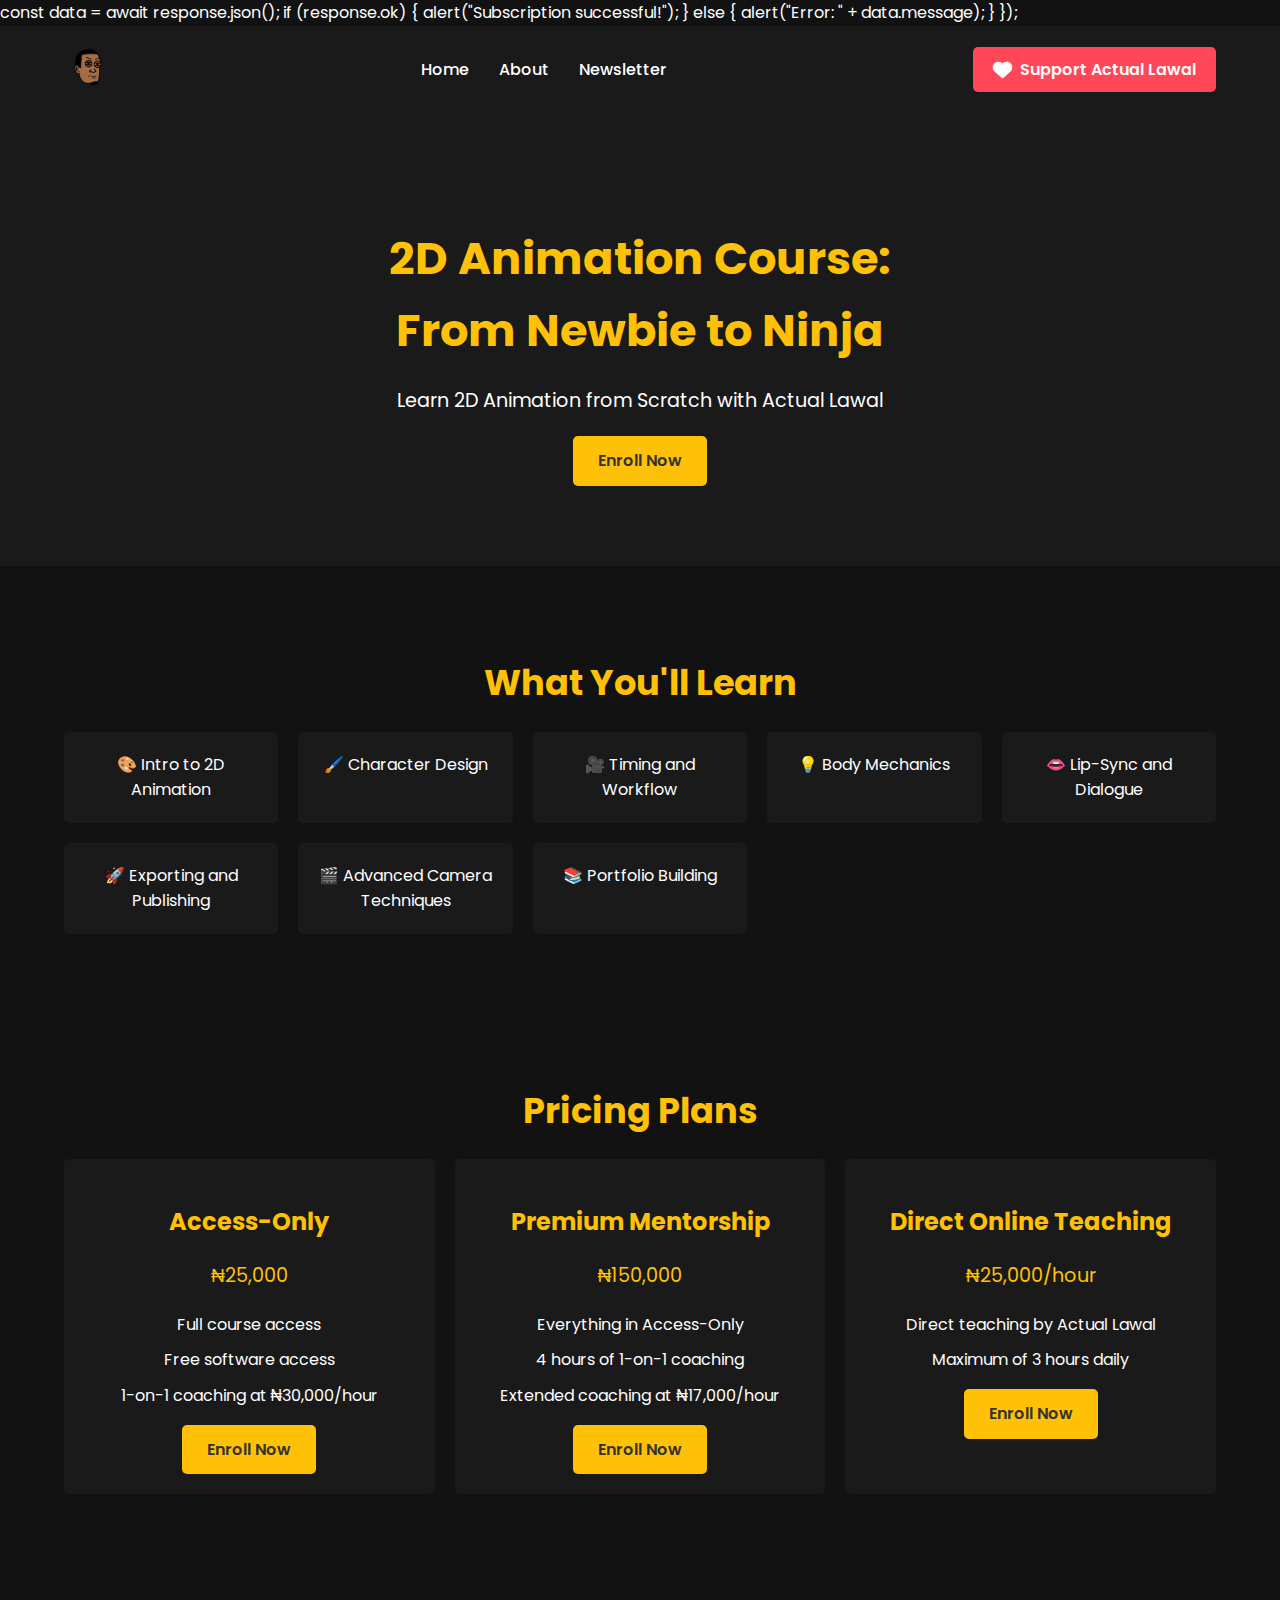
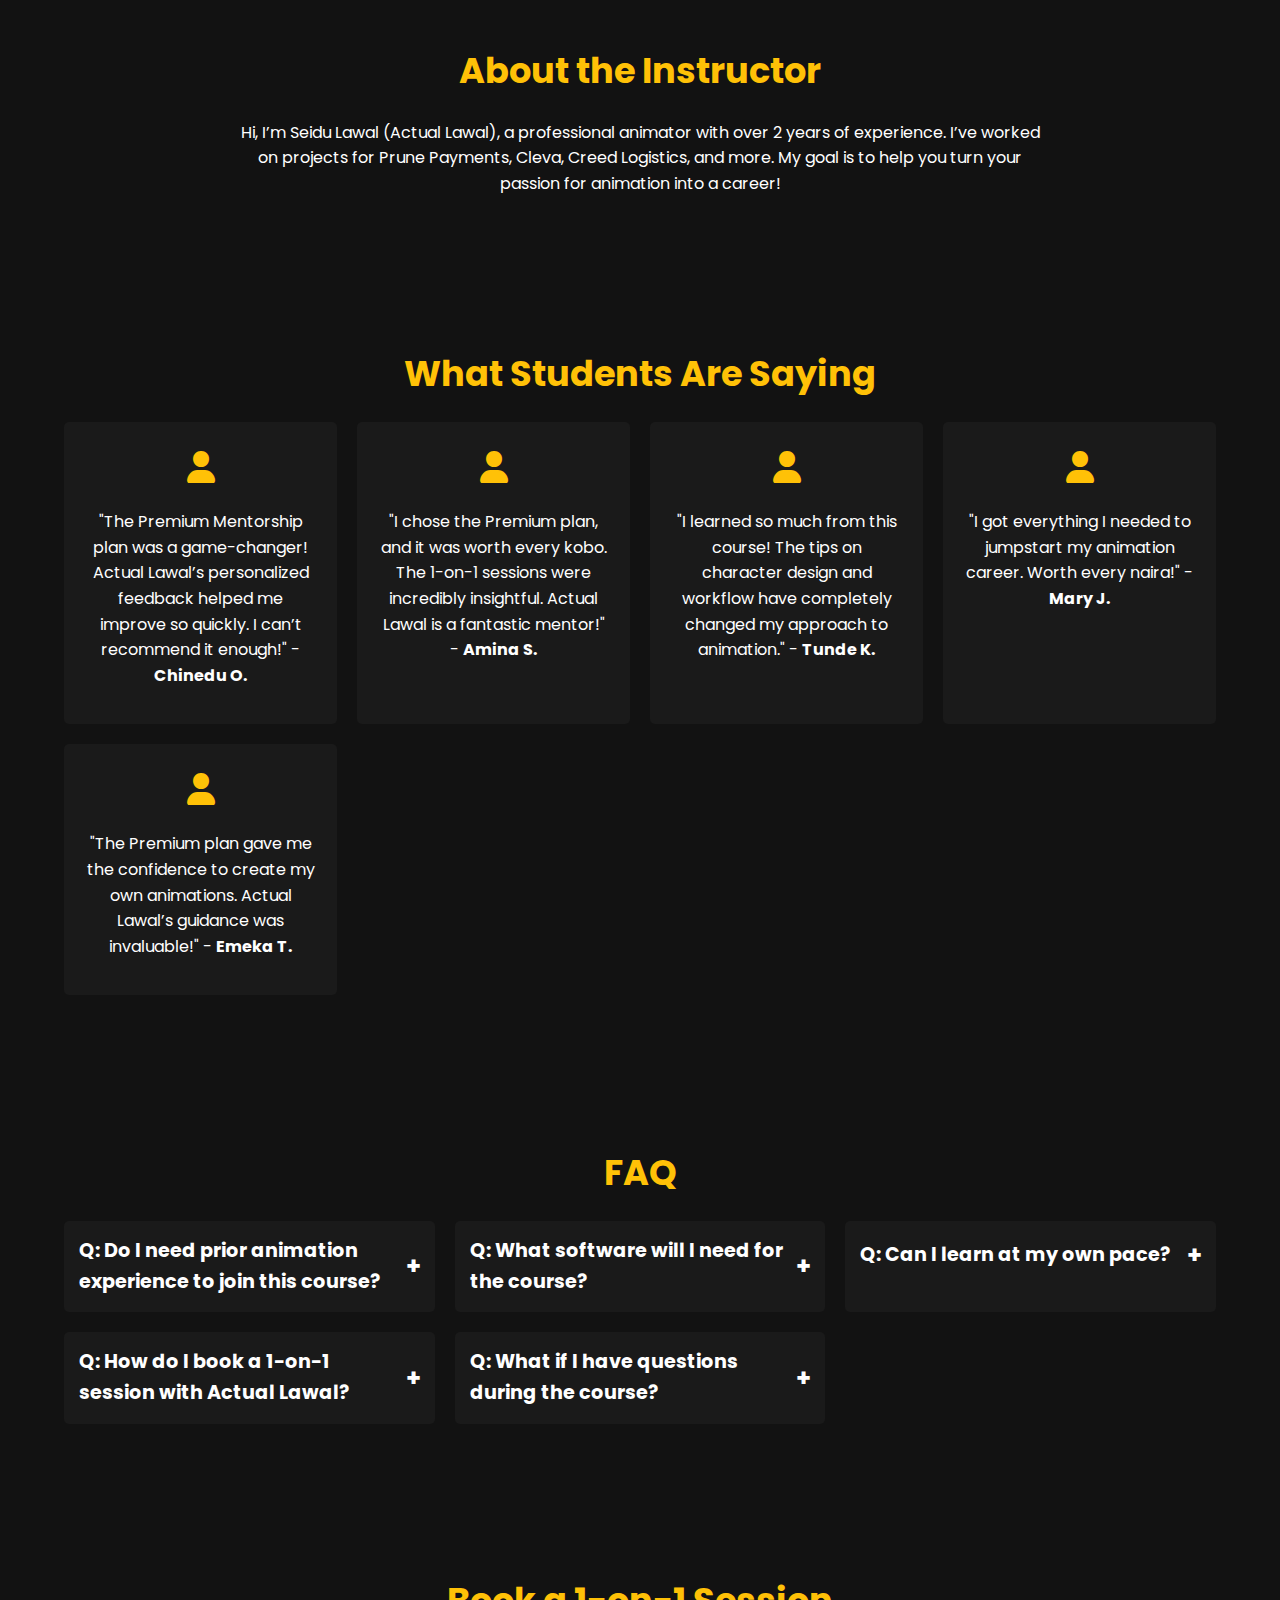
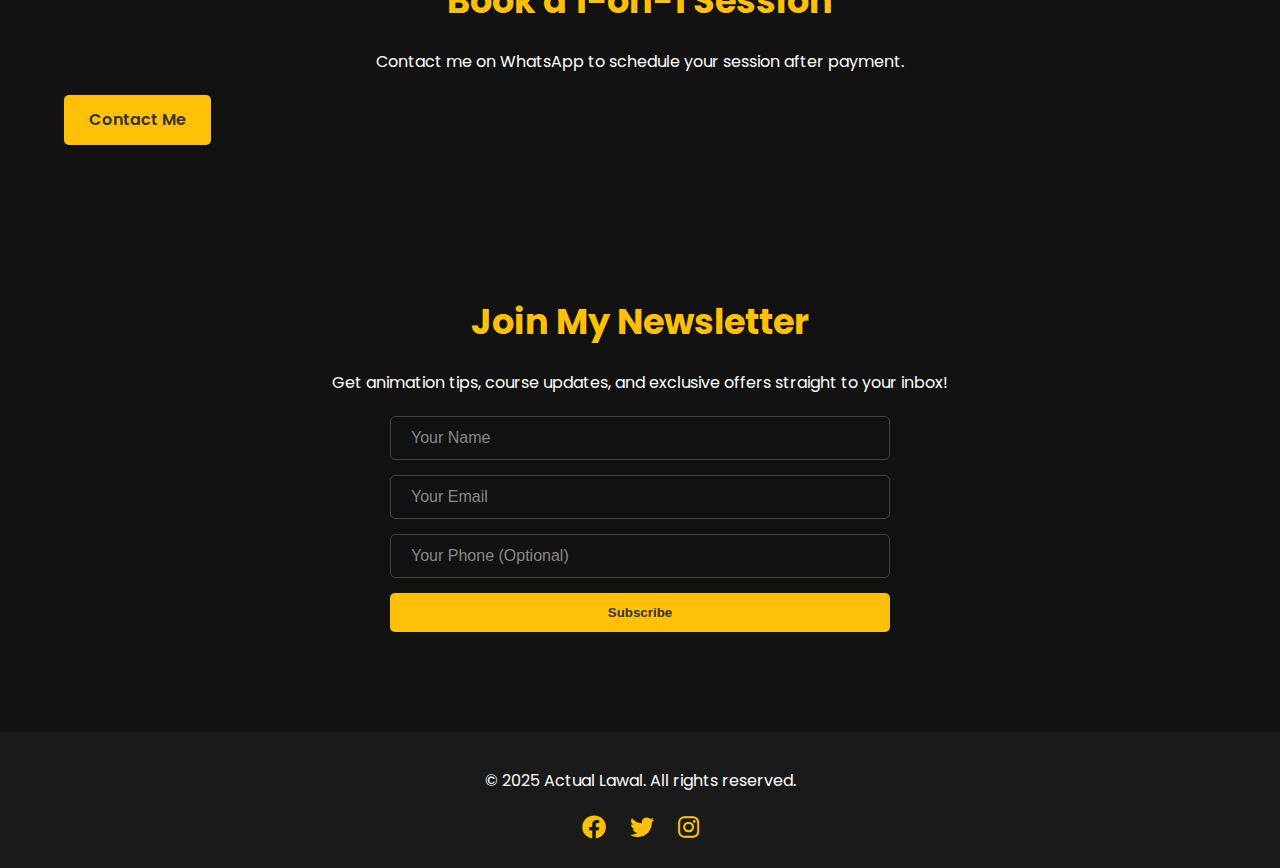
==== commit 81cd1aa6: "Update index.html" ====
--- a/index.html
+++ b/index.html
@@ -10,33 +10,73 @@
   <link rel="stylesheet" href="https://cdnjs.cloudflare.com/ajax/libs/font-awesome/6.0.0/css/all.min.css">
   <!-- Google Fonts -->
   <link href="https://fonts.googleapis.com/css2?family=Poppins:wght@400;600;700&display=swap" rel="stylesheet">
-  <!-- Brevo Script -->
-  <script>
-    (function() {
-      window.sib = {
-        equeue: [],
-        client_key: "kw0y035cy1u76wabnnslx7oo" // Replace with your Brevo key
-      };
-      window.sendinblue = {};
-      for (var j = ['track', 'identify', 'trackLink', 'page'], i = 0; i < j.length; i++) {
-        (function(k) {
-          window.sendinblue[k] = function() {
-            var arg = Array.prototype.slice.call(arguments);
-            (window.sib[k] || function() {
-              var t = {};
-              t[k] = arg;
-              window.sib.equeue.push(t);
-            })(arg[0], arg[1], arg[2]);
-          };
-        })(j[i]);
-      }
-      var n = document.createElement("script"),
-        i = document.getElementsByTagName("script")[0];
-      n.type = "text/javascript", n.id = "sendinblue-js", n.async = !0,
-        n.src = "https://sibautomation.com/sa.js?key=" + window.sib.client_key,
-        i.parentNode.insertBefore(n, i);
-    })();
-  </script>
+<!-- Brevo Script -->
+<script>
+  (function() {
+    window.sib = {
+      equeue: [],
+      client_key: "kw0y035cy1u76wabnnslx7oo" // Replace with your Brevo key
+    };
+    window.sendinblue = {};
+    for (var j = ['track', 'identify', 'trackLink', 'page'], i = 0; i < j.length; i++) {
+      (function(k) {
+        window.sendinblue[k] = function() {
+          var arg = Array.prototype.slice.call(arguments);
+          (window.sib[k] || function() {
+            var t = {};
+            t[k] = arg;
+            window.sib.equeue.push(t);
+          })(arg[0], arg[1], arg[2]);
+        };
+      })(j[i]);
+    }
+    var n = document.createElement("script"),
+      i = document.getElementsByTagName("script")[0];
+    n.type = "text/javascript", n.id = "sendinblue-js", n.async = !0,
+      n.src = "https://sibautomation.com/sa.js?key=" + window.sib.client_key,
+      i.parentNode.insertBefore(n, i);
+  })();
+</script>
+
+<!-- Newsletter Form Submission Script -->
+<script>
+  document.getElementById("newsletter-form").addEventListener("submit", async function(event) {
+    event.preventDefault(); // Prevent page reload
+
+    let email = document.getElementById("email-input").value; // Get email input value
+
+    const response = await fetch("https://api.brevo.com/v3/contacts", {
+      method: "POST",
+      headers: {
+        "Content-Type": "application/json",
+        "api-key": "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"
+      },
+      body: JSON.stringify({
+        email: email,
+        listIds: [9] // Your Brevo List ID
+      })
+    });
+
+    const data = await response.json();
+
+    if (response.ok) {
+      alert("Subscription successful!");
+    } else {
+      alert("Error: " + data.message);
+    }
+  });
+</script>
+
+
+    const data = await response.json();
+    if (response.ok) {
+      alert("Subscription successful!");
+    } else {
+      alert("Error: " + data.message);
+    }
+  });
+</script>
+
 </head>
 <body>
   <!-- Navigation Bar -->
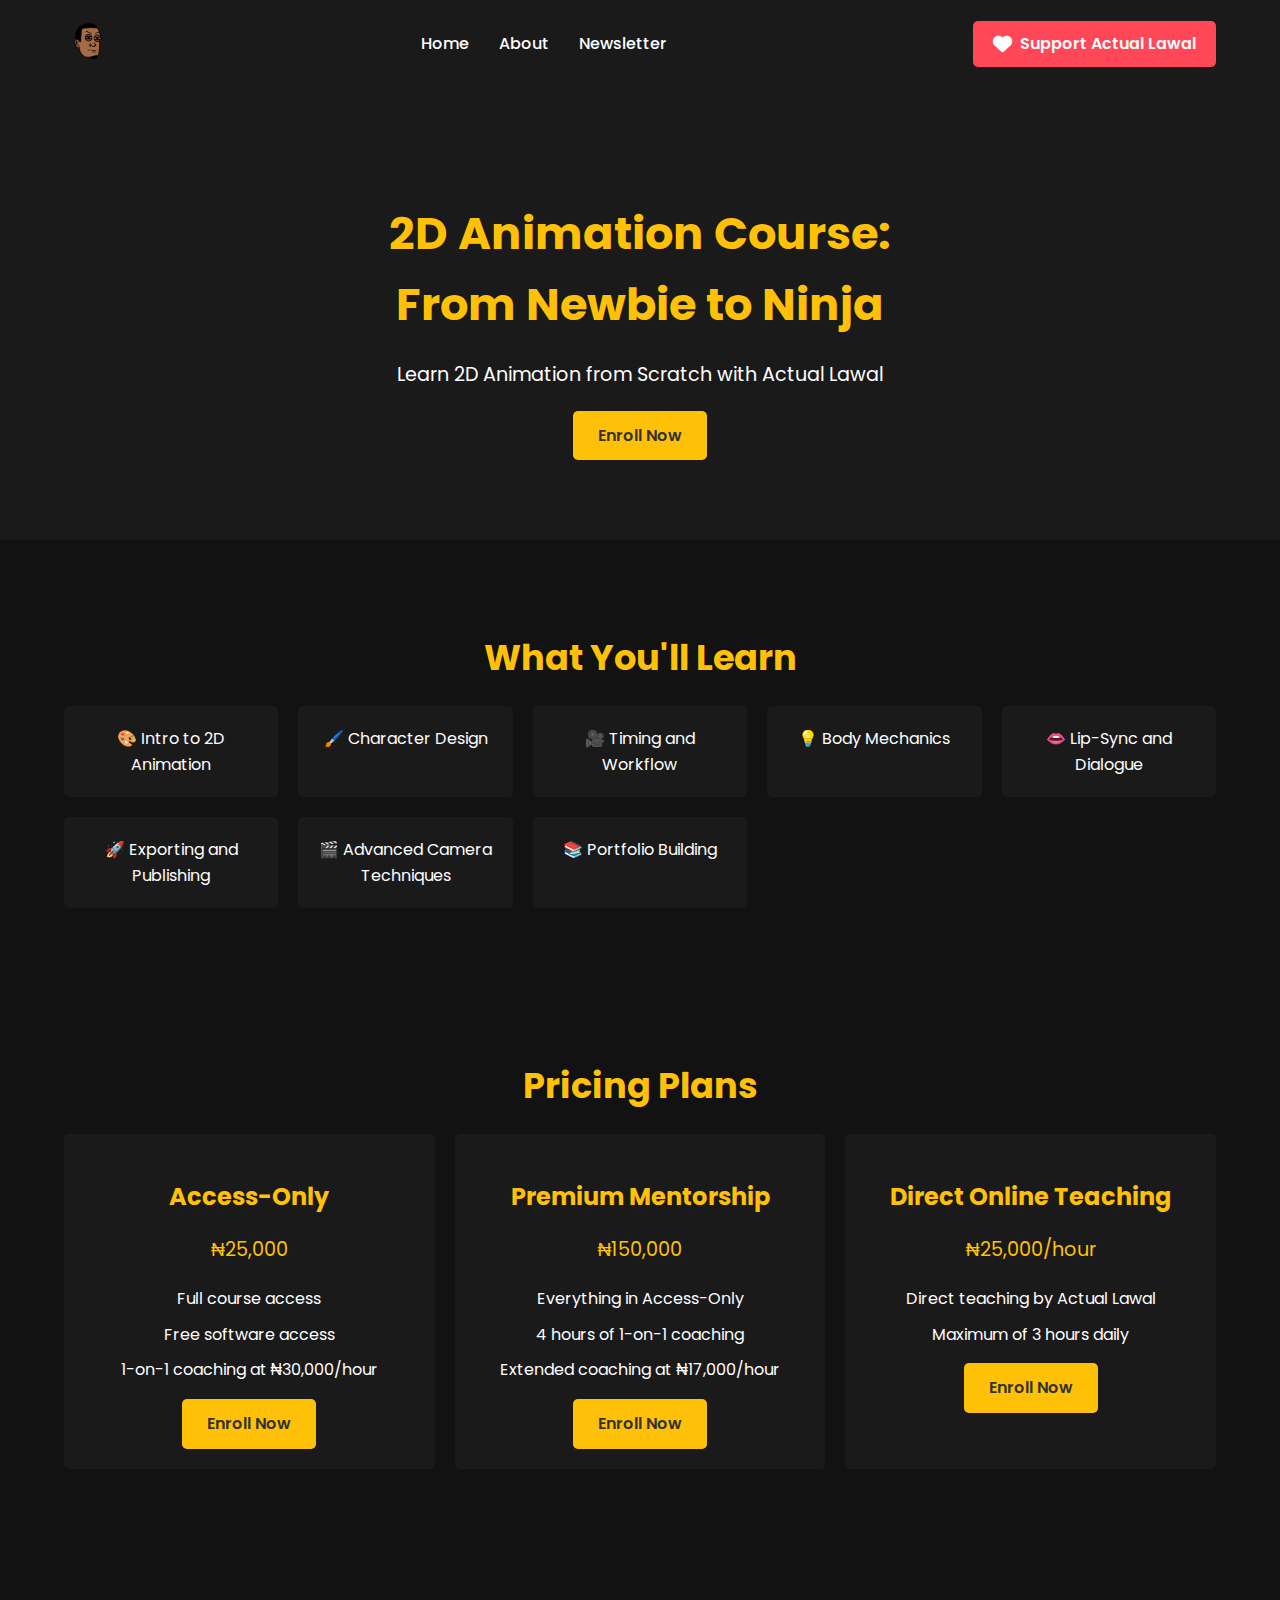
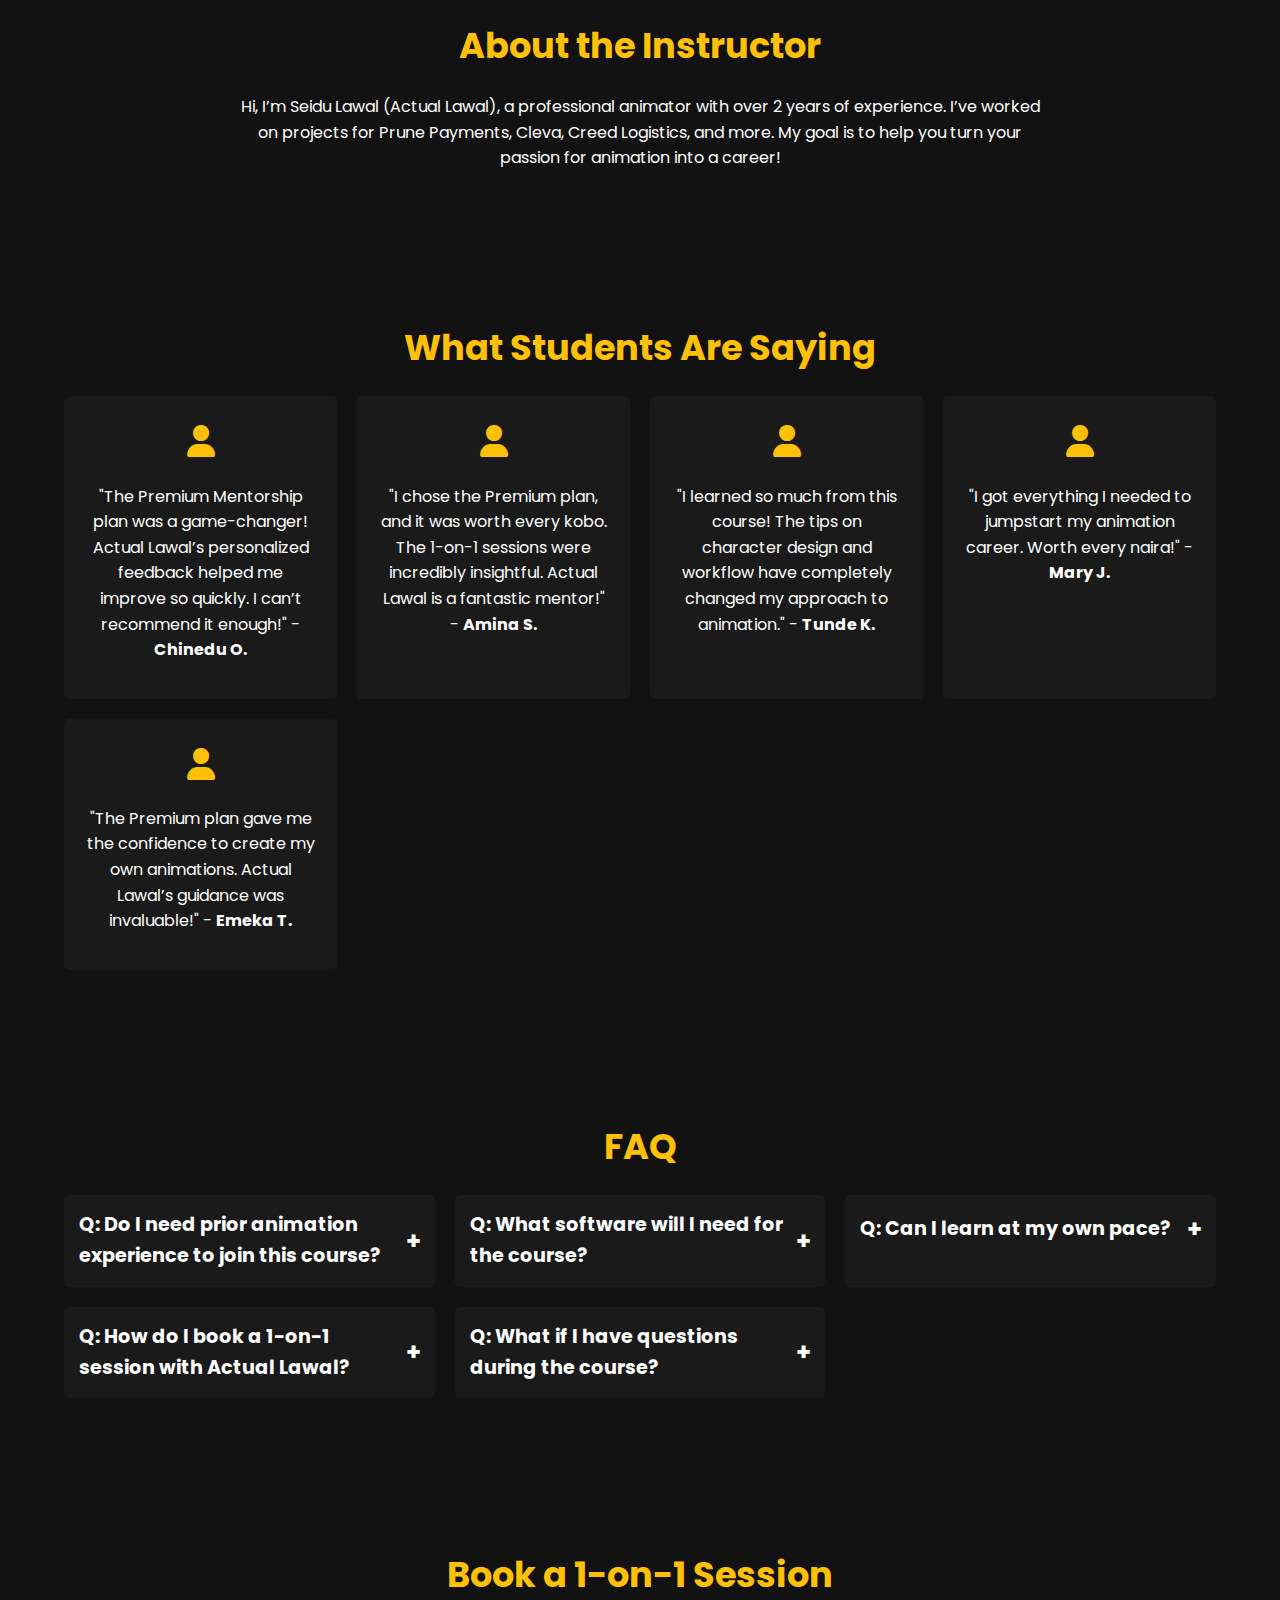
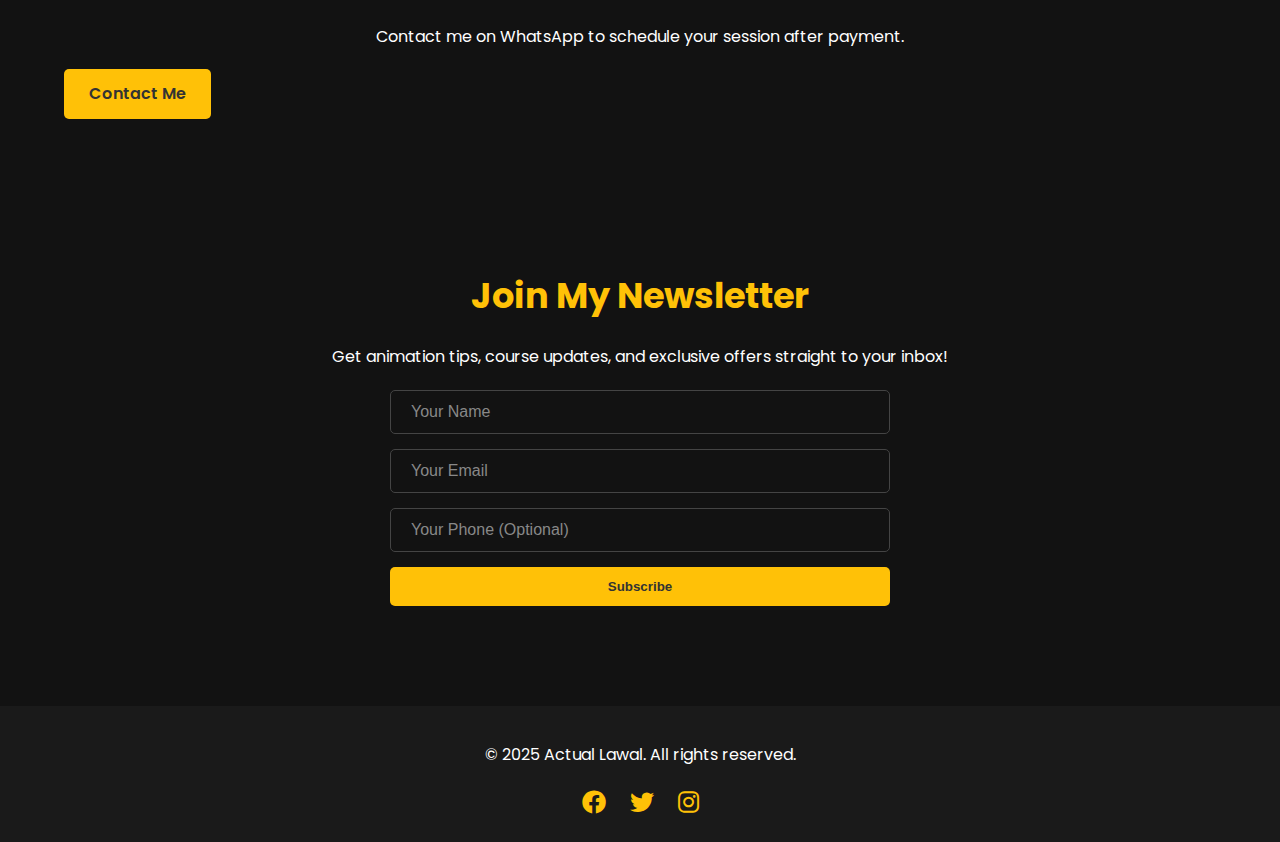
==== commit bd232149: "Update index.html" ====
--- a/index.html
+++ b/index.html
@@ -40,42 +40,37 @@
 
 <!-- Newsletter Form Submission Script -->
 <script>
-  document.getElementById("newsletter-form").addEventListener("submit", async function(event) {
-    event.preventDefault(); // Prevent page reload
-
-    let email = document.getElementById("email-input").value; // Get email input value
-
-    const response = await fetch("https://api.brevo.com/v3/contacts", {
-      method: "POST",
-      headers: {
-        "Content-Type": "application/json",
-        "api-key": "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"
-      },
-      body: JSON.stringify({
-        email: email,
-        listIds: [9] // Your Brevo List ID
-      })
+  document.addEventListener("DOMContentLoaded", function() {
+    document.getElementById("newsletter-form").addEventListener("submit", async function(event) {
+      event.preventDefault(); // Prevent page reload
+
+      let email = document.getElementById("email-input").value; // Get email input value
+
+      const response = await fetch("https://api.brevo.com/v3/contacts", {
+        method: "POST",
+        headers: {
+          "Content-Type": "application/json",
+          "accept": "application/json",
+          "api-key": "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"
+        },
+        body: JSON.stringify({
+          email: email,
+          listIds: [9] // Your Brevo List ID
+        })
+      });
+
+      const data = await response.json();
+
+      if (response.ok) {
+        alert("Subscription successful!");
+      } else {
+        alert("Error: " + JSON.stringify(data)); // Better error reporting
+        console.error("Brevo API Error:", data);
+      }
     });
-
-    const data = await response.json();
-
-    if (response.ok) {
-      alert("Subscription successful!");
-    } else {
-      alert("Error: " + data.message);
-    }
   });
 </script>
 
-
-    const data = await response.json();
-    if (response.ok) {
-      alert("Subscription successful!");
-    } else {
-      alert("Error: " + data.message);
-    }
-  });
-</script>
 
 </head>
 <body>
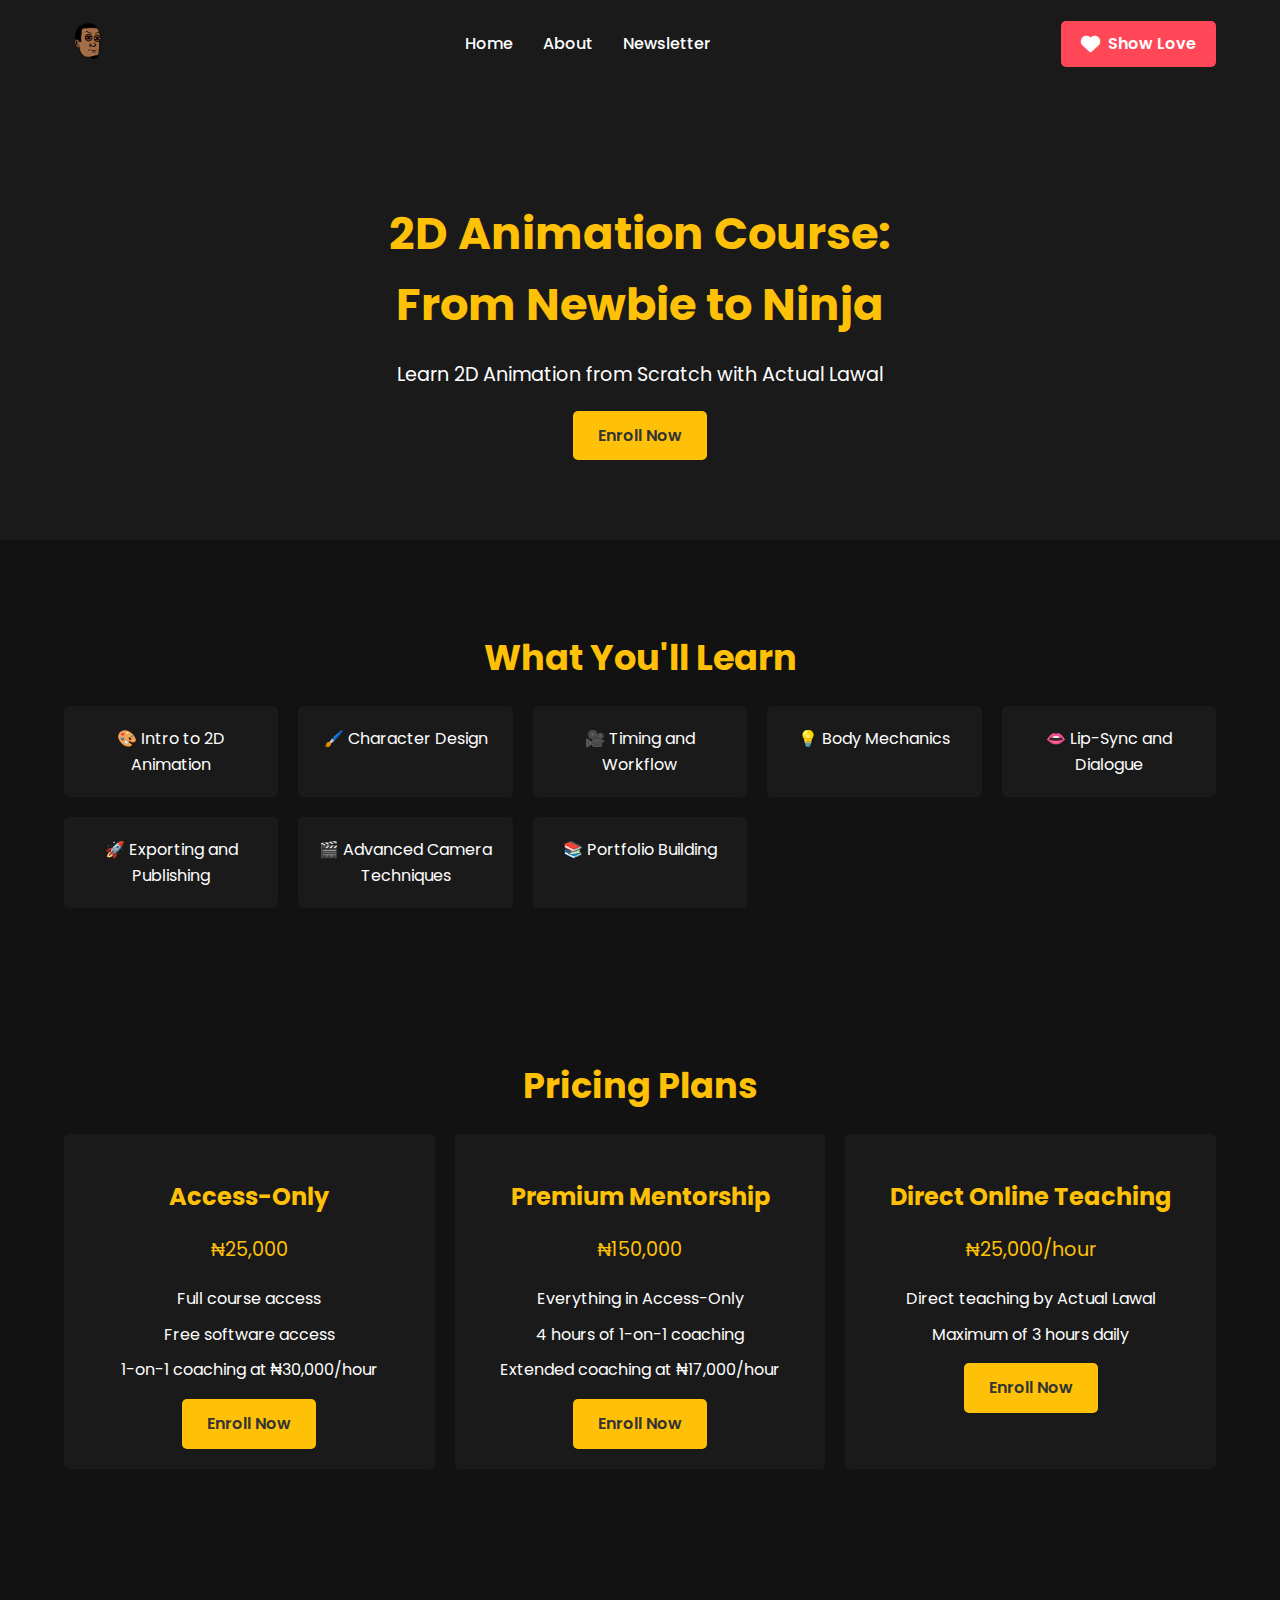
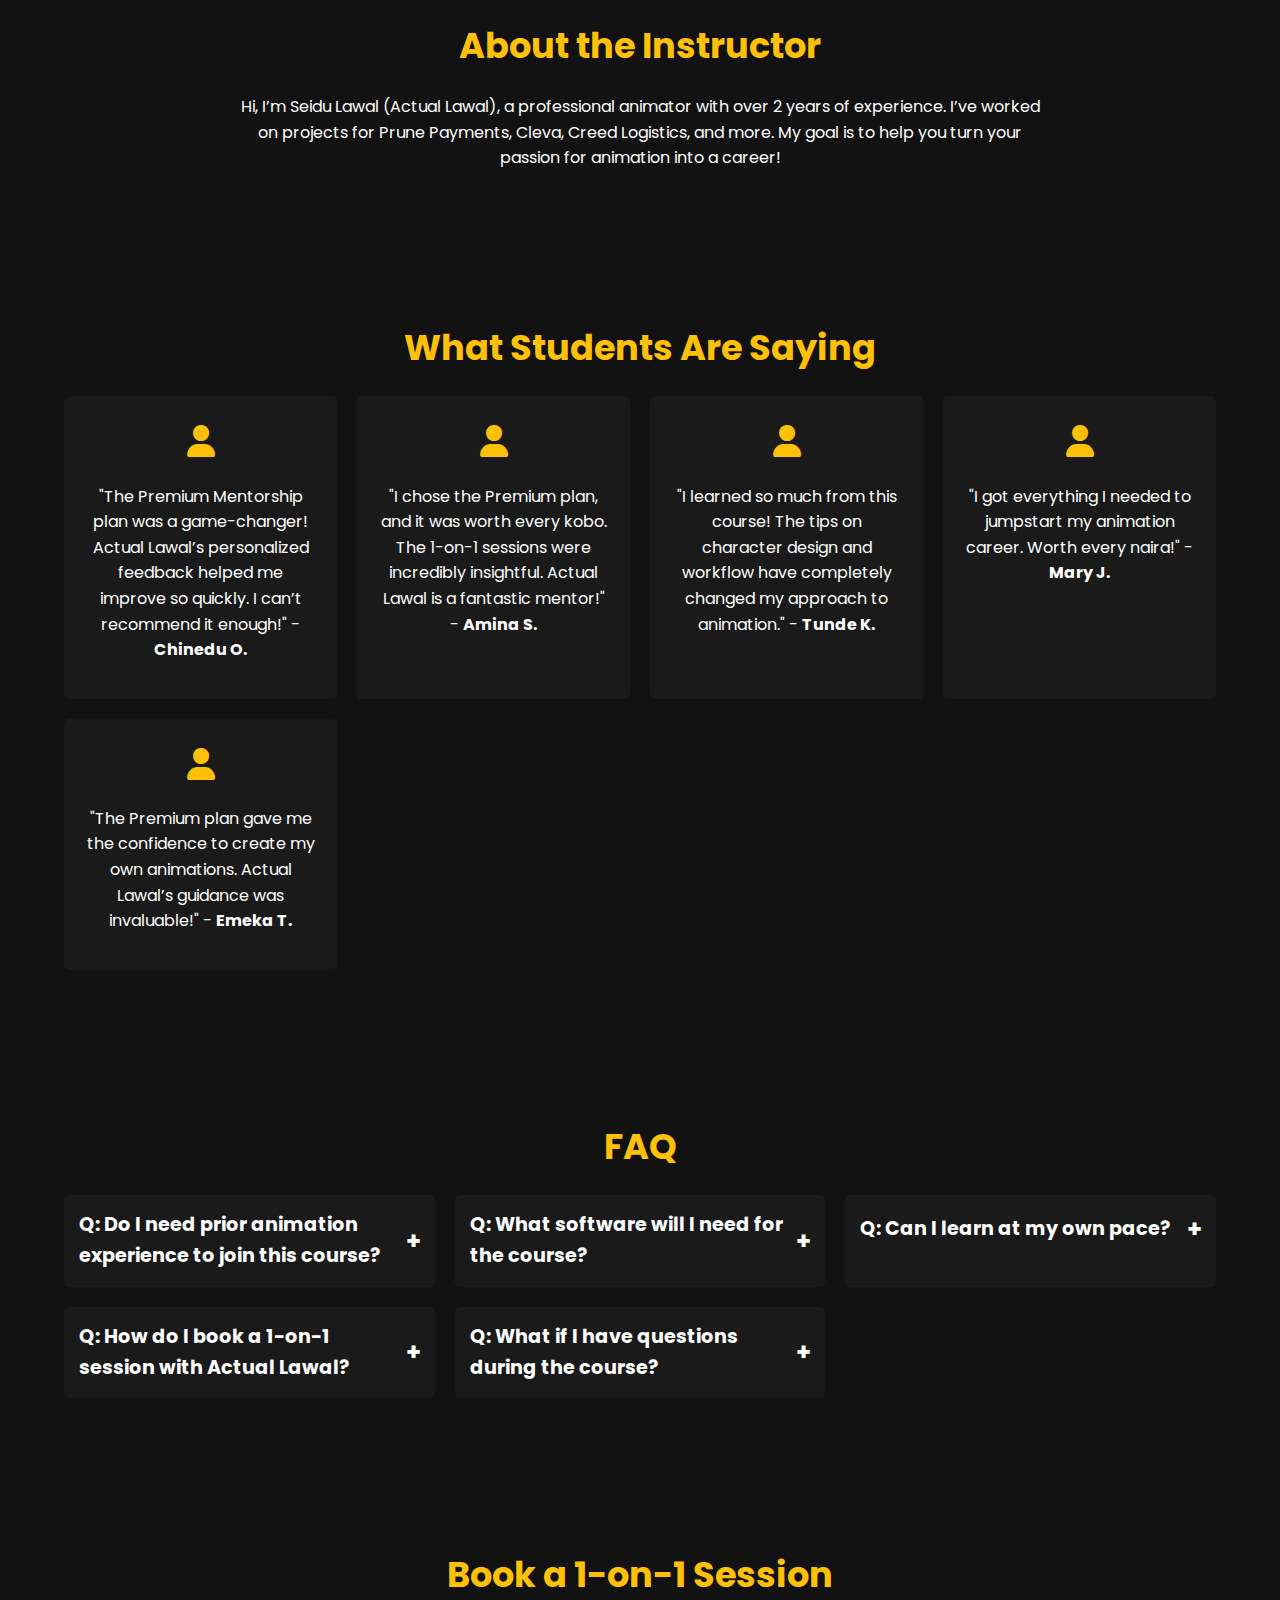
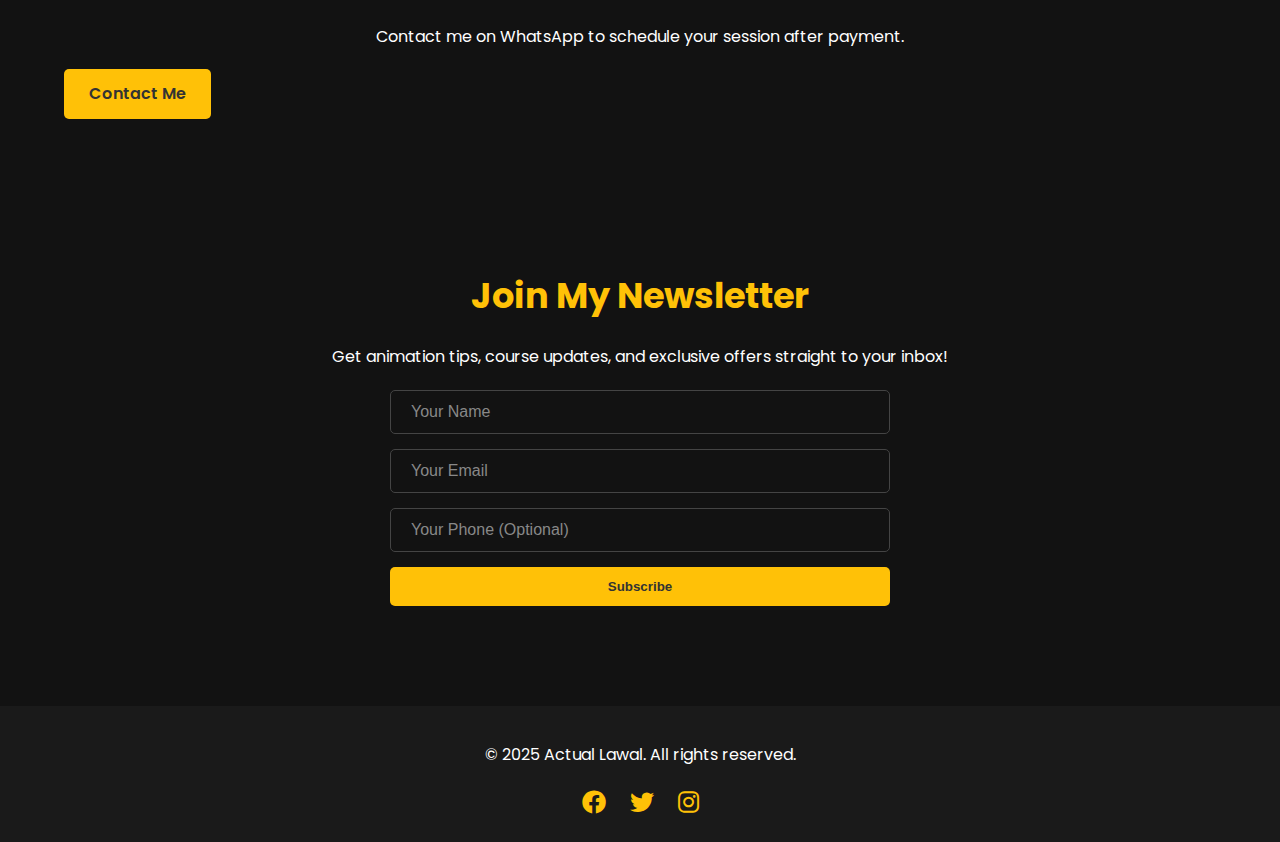
==== commit c67c1555: "Update index.html" ====
--- a/index.html
+++ b/index.html
@@ -88,7 +88,7 @@
         <li><a href="#newsletter">Newsletter</a></li>
       </ul>
       <a href="https://flutterwave.com/pay/iqhcmsshqasz" class="support-button">
-        <i class="fas fa-heart"></i> Support Actual Lawal
+        <i class="fas fa-heart"></i> Show Love
       </a>
       <div class="mobile-menu-btn">
         <i class="fas fa-bars"></i>
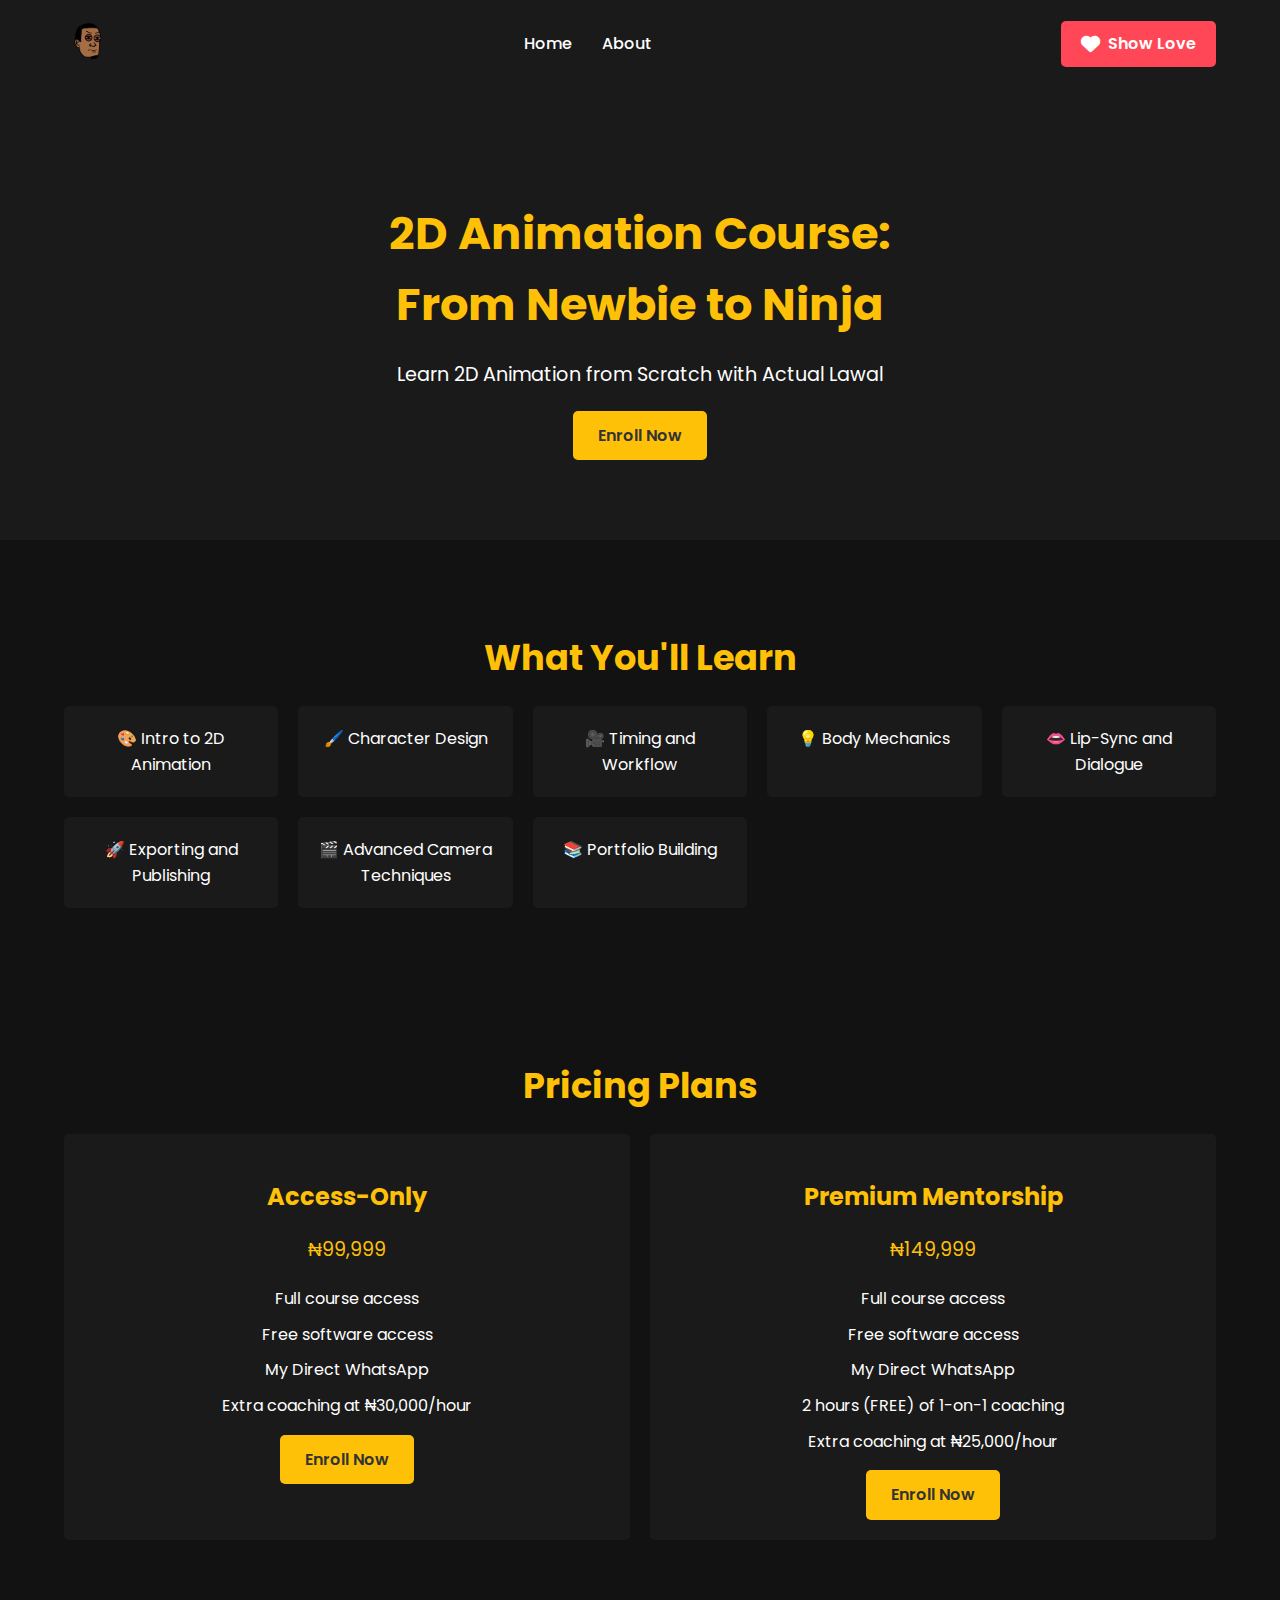
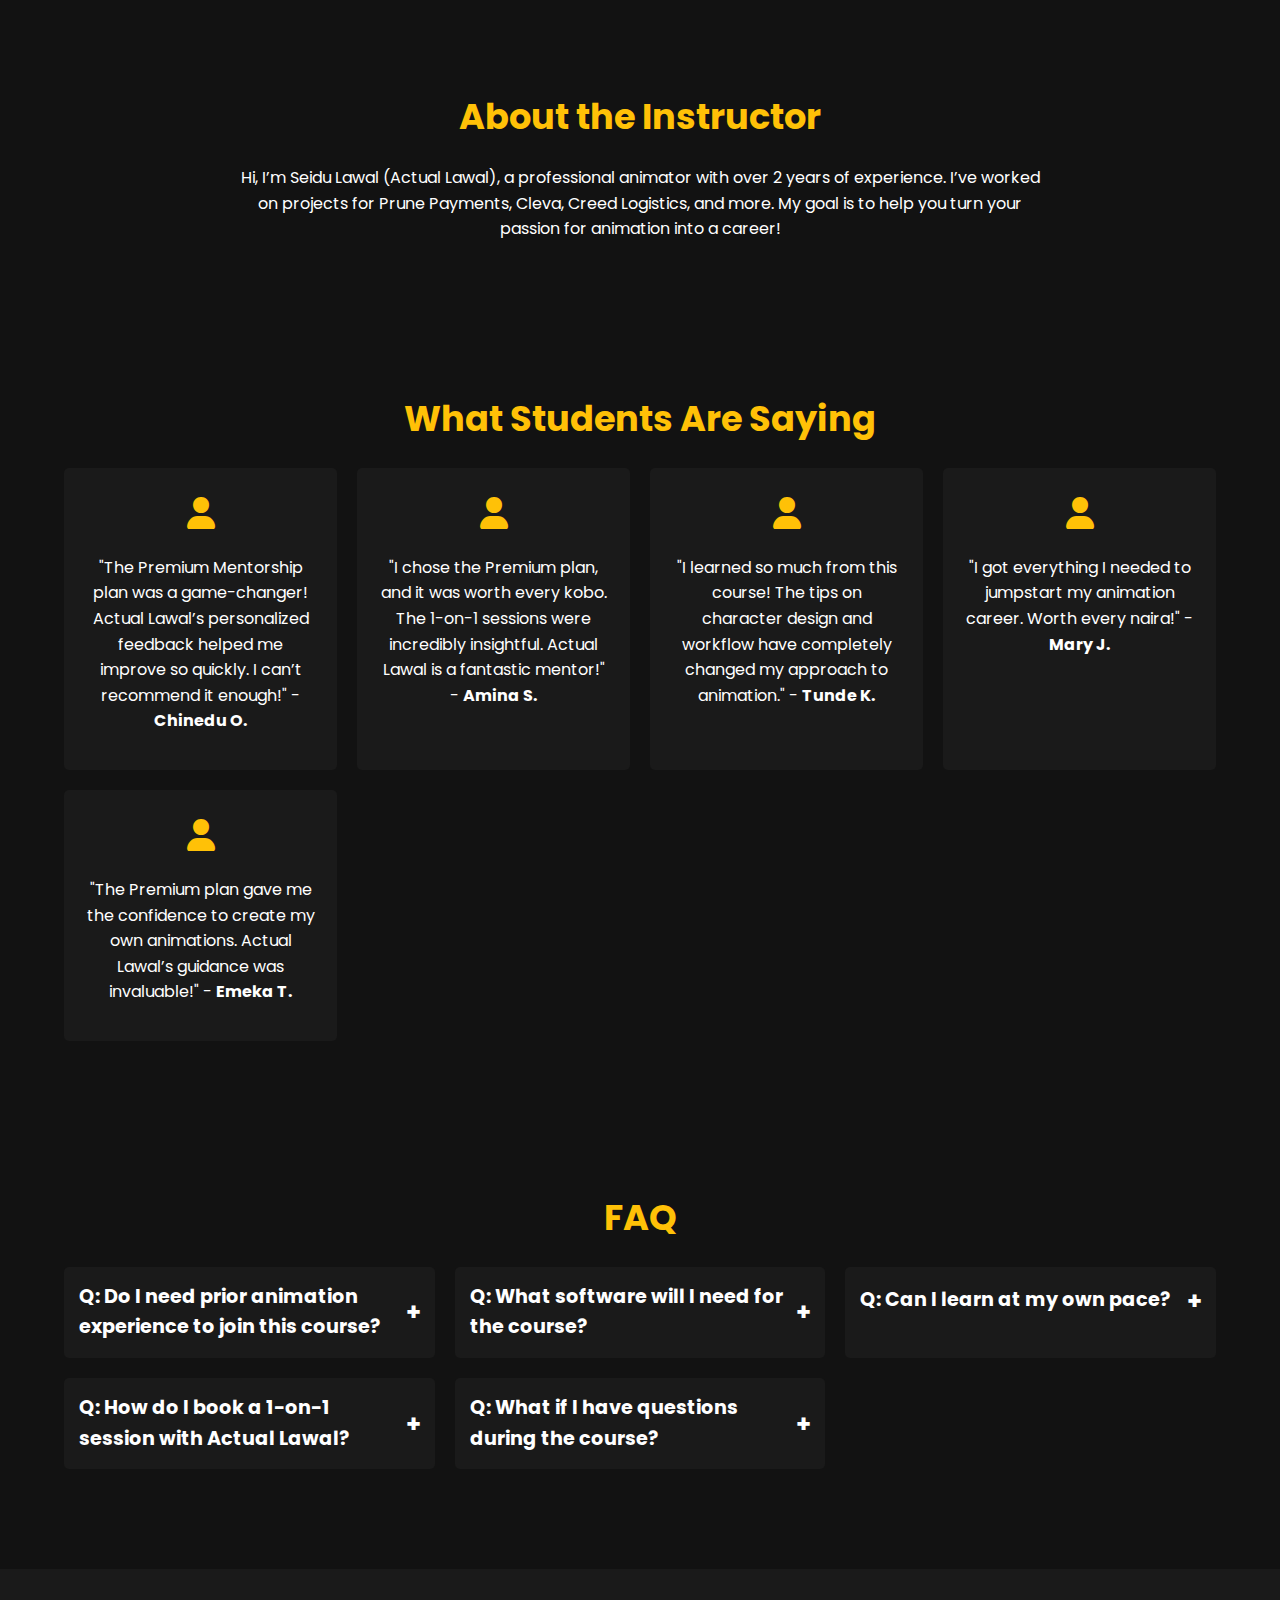
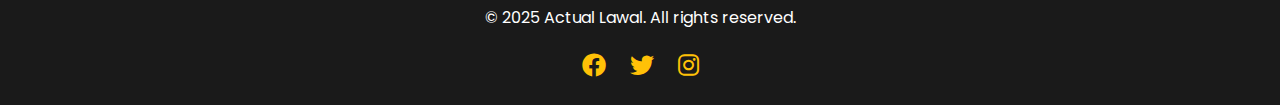
==== commit 73e002e1: "Add files via upload" ====
--- a/index.html
+++ b/index.html
@@ -85,7 +85,7 @@
       <ul class="nav-links">
         <li><a href="#home">Home</a></li>
         <li><a href="#about-instructor">About</a></li>
-        <li><a href="#newsletter">Newsletter</a></li>
+        <!-- <li><a href="#newsletter">Newsletter</a></li> -->
       </ul>
       <a href="https://flutterwave.com/pay/iqhcmsshqasz" class="support-button">
         <i class="fas fa-heart"></i> Show Love
@@ -138,25 +138,28 @@
       <div class="plans">
         <div class="plan">
           <h3>Access-Only</h3>
-          <p>₦25,000</p>
+          <p>₦99,999</p>
           <ul>
             <li>Full course access</li>
             <li>Free software access</li>
-            <li>1-on-1 coaching at ₦30,000/hour</li>
+            <li>My Direct WhatsApp</li>
+            <li>Extra coaching at ₦30,000/hour</li>
           </ul>
           <a href="https://flutterwave.com/pay/lh8m3wuq3uqt" class="cta-button">Enroll Now</a>
         </div>
         <div class="plan">
           <h3>Premium Mentorship</h3>
-          <p>₦150,000</p>
+          <p>₦149,999</p>
           <ul>
-            <li>Everything in Access-Only</li>
-            <li>4 hours of 1-on-1 coaching</li>
-            <li>Extended coaching at ₦17,000/hour</li>
+            <li>Full course access</li>
+            <li>Free software access</li>
+            <li>My Direct WhatsApp</li>
+            <li>2 hours (FREE) of 1-on-1 coaching</li>
+            <li>Extra coaching at ₦25,000/hour</li>
           </ul>
           <a href="https://flutterwave.com/pay/qsun1dz56ksb" class="cta-button">Enroll Now</a>
         </div>
-        <div class="plan">
+        <!-- <div class="plan">
           <h3>Direct Online Teaching</h3>
           <p>₦25,000/hour</p>
           <ul>
@@ -166,7 +169,8 @@
           <a href="https://flutterwave.com/pay/dmc5gfxcg0yt" class="cta-button">Enroll Now</a>
         </div>
       </div>
-    </div>
+    </div> -->
+    
   </section>
 
   <!-- About the Instructor Section -->
@@ -271,16 +275,16 @@
   </section>
 
   <!-- Booking Section -->
-  <section id="booking">
+  <!-- <section id="booking">
     <div class="container">
       <h2>Book a 1-on-1 Session</h2>
       <p>Contact me on WhatsApp to schedule your session after payment.</p>
       <a href="https://wa.me/2348139354831" class="cta-button">Contact Me</a>
     </div>
-  </section>
+  </section> -->
 
   <!-- Newsletter Section -->
-  <section id="newsletter">
+  <!-- <section id="newsletter">
     <div class="container">
       <h2>Join My Newsletter</h2>
       <p>Get animation tips, course updates, and exclusive offers straight to your inbox!</p>
@@ -291,7 +295,7 @@
         <button type="submit" class="cta-button">Subscribe</button>
       </form>
     </div>
-  </section>
+  </section> -->
 
   <!-- Footer Section -->
   <footer>
